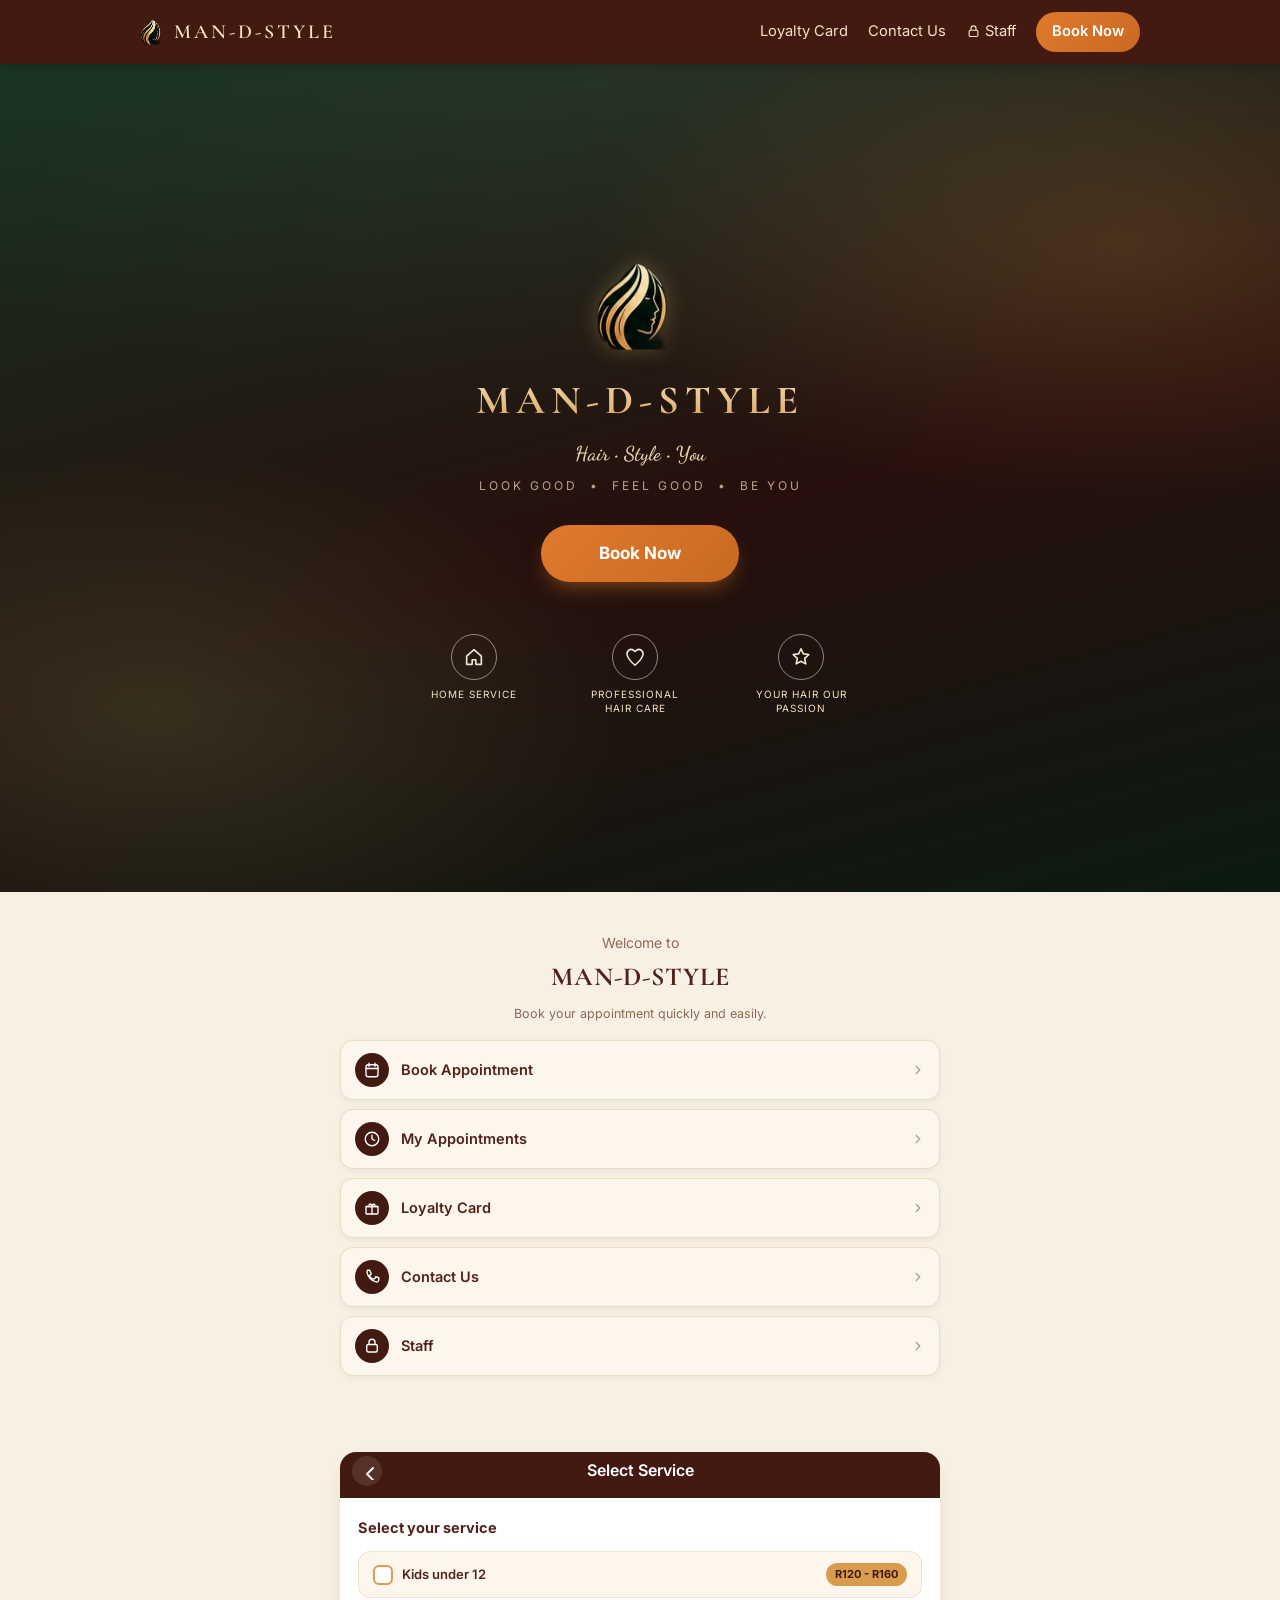
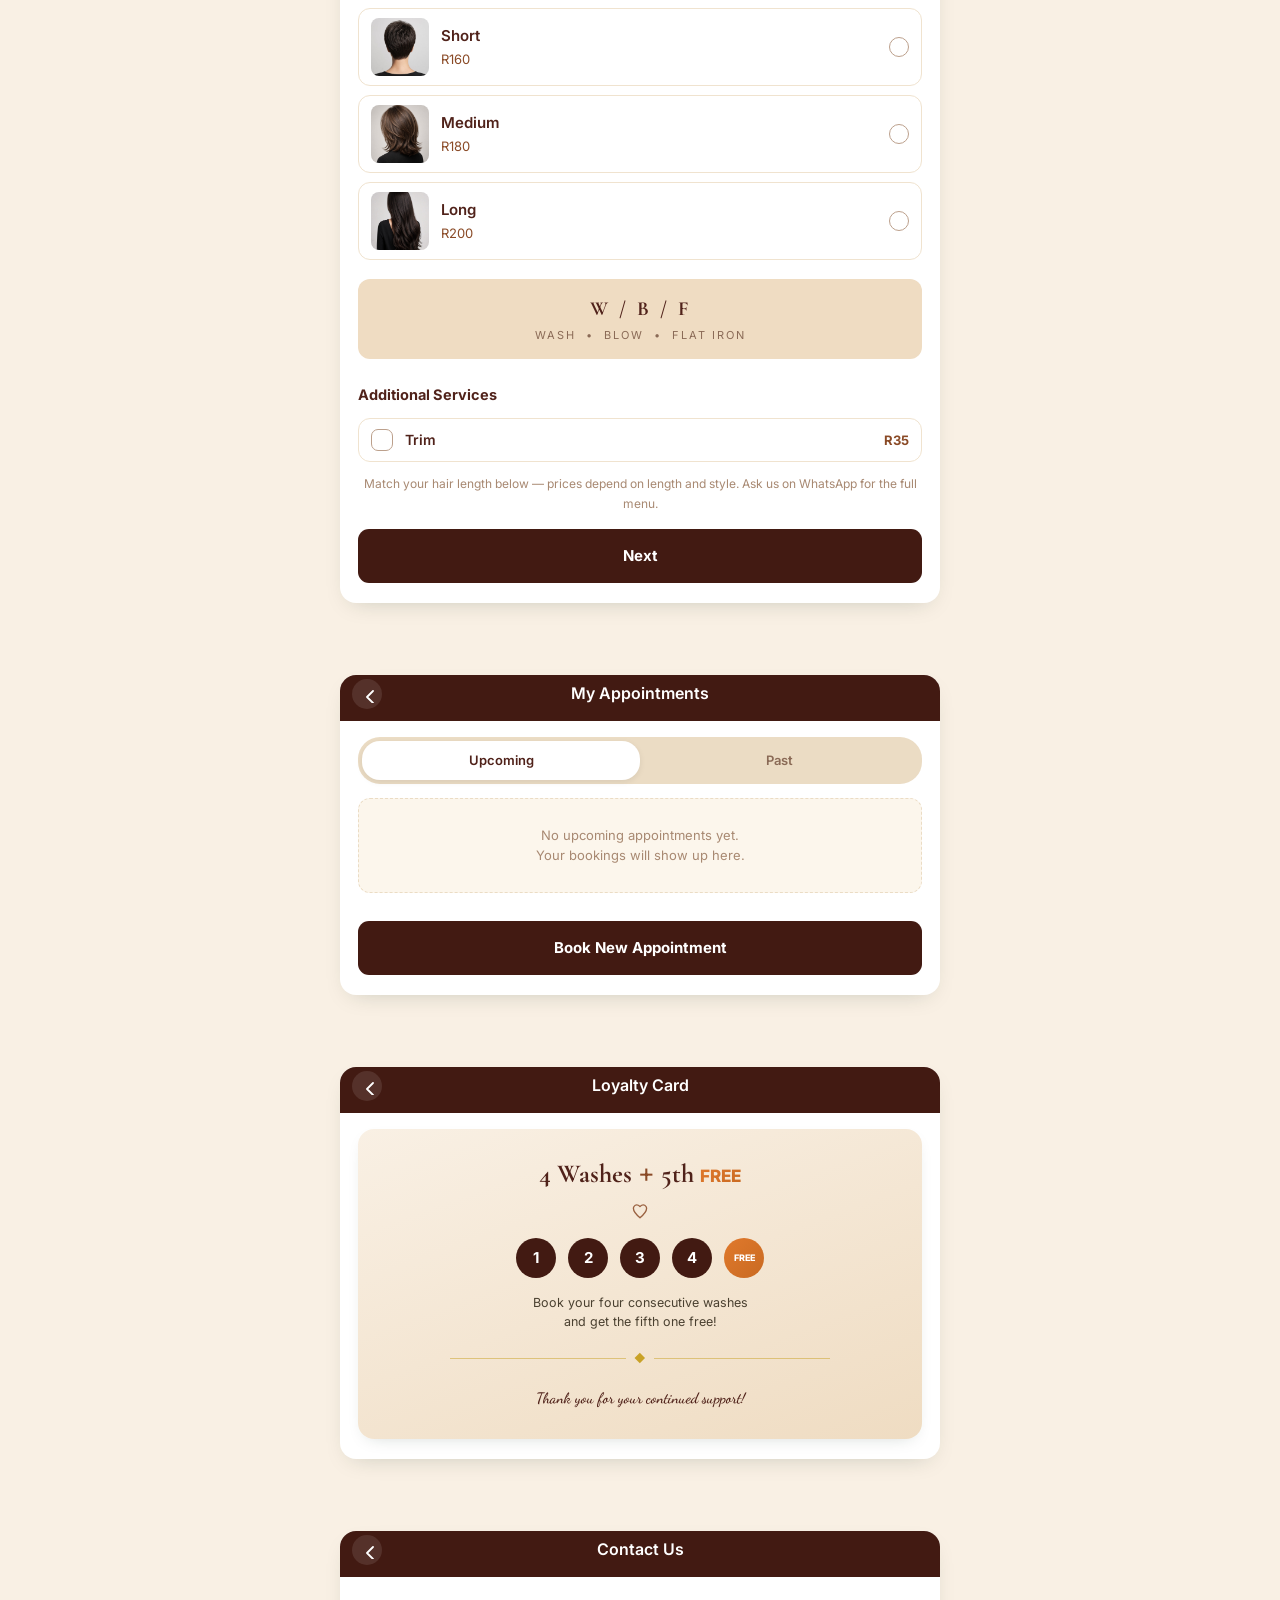
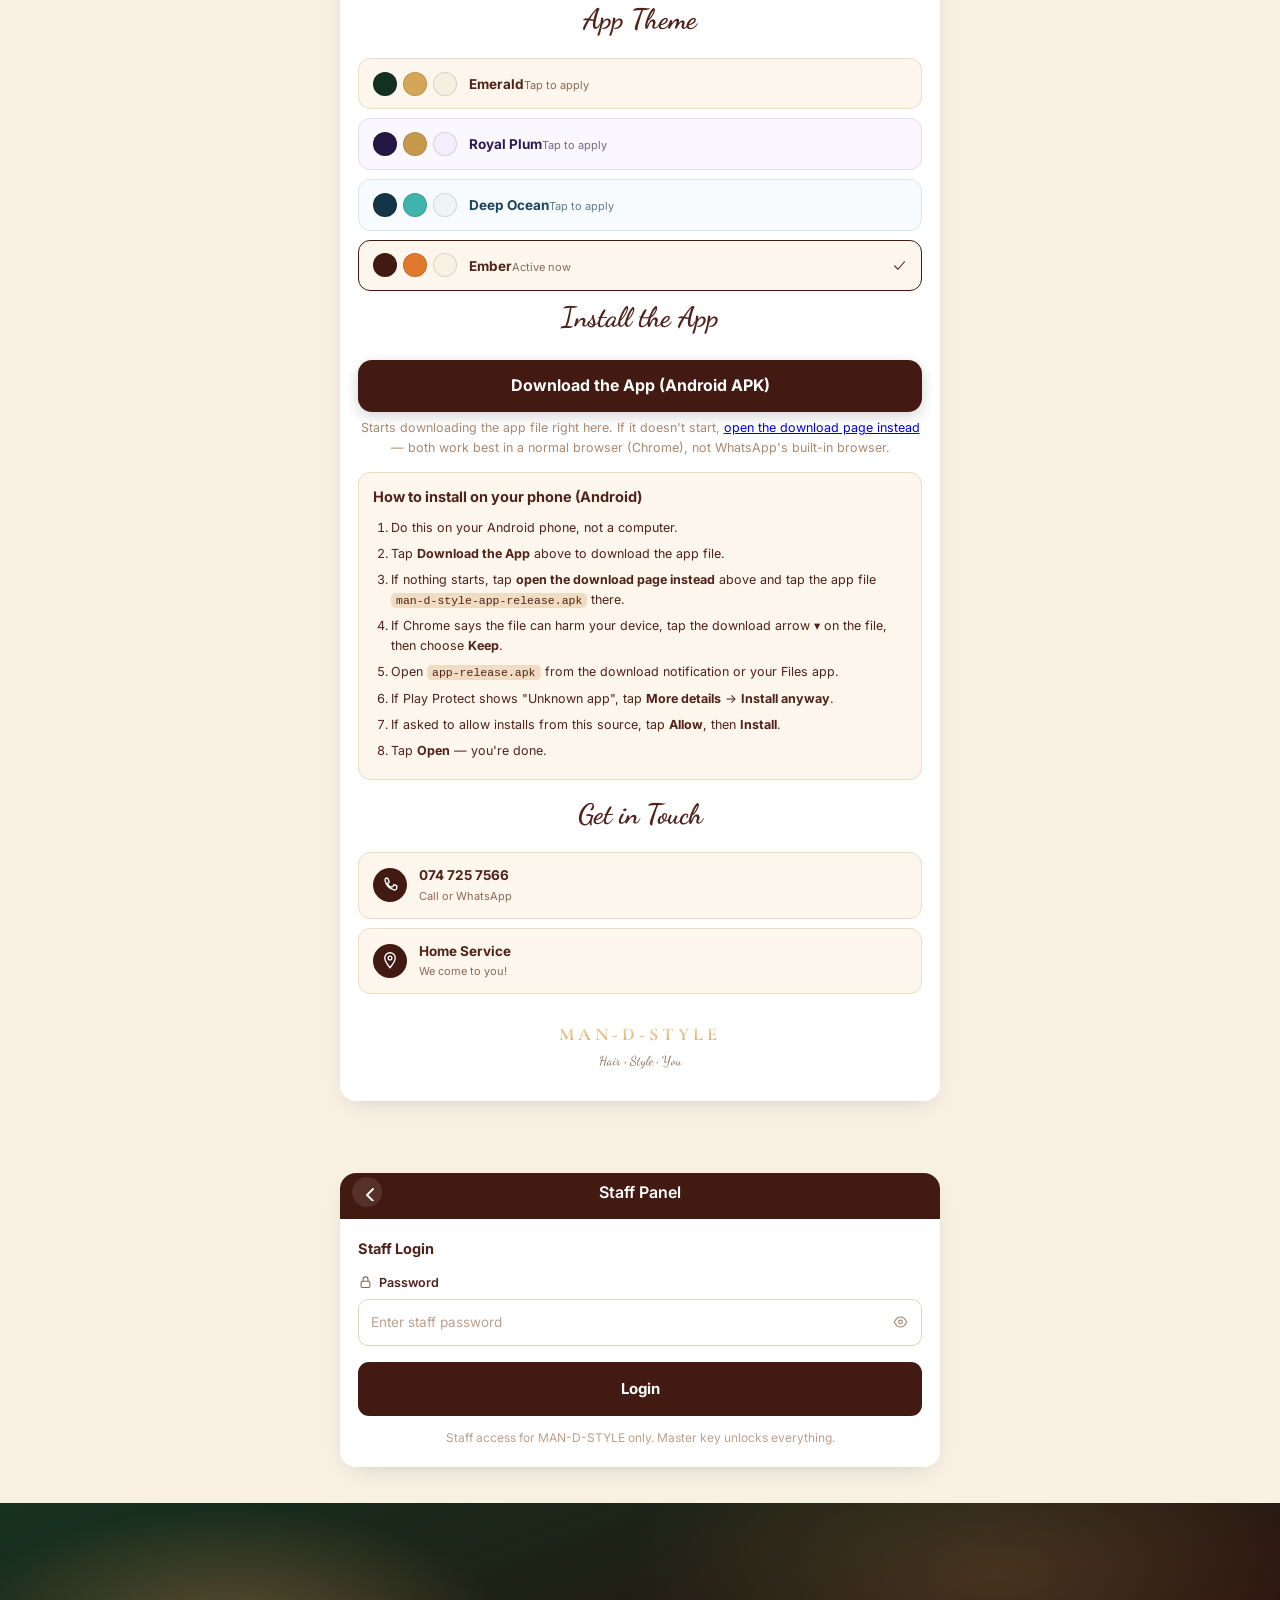
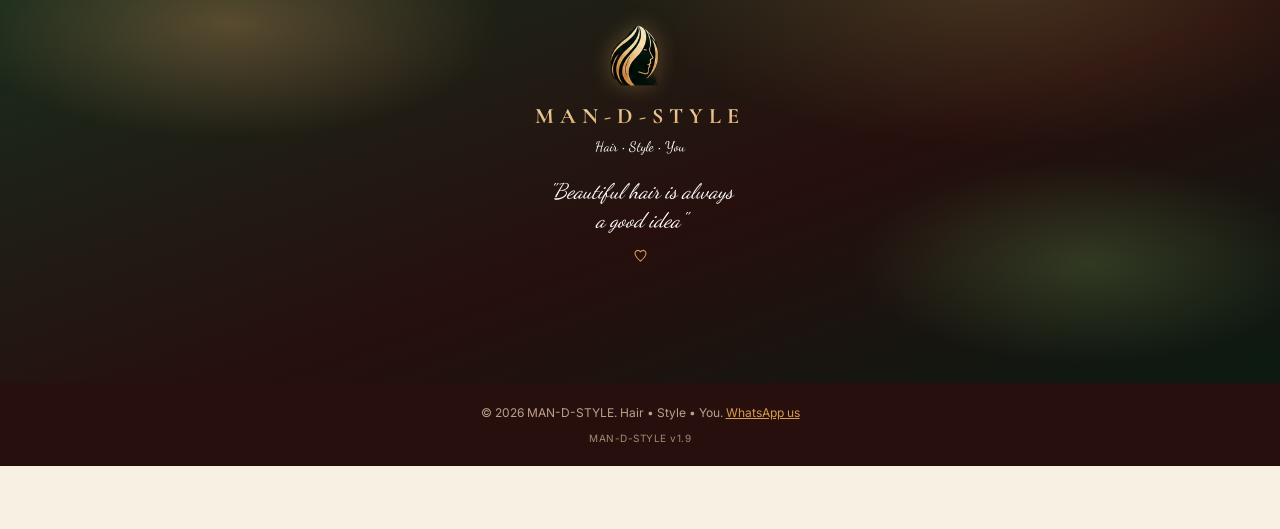
==== index.html @ 021eaebd "Fix kids toggle (change event) and WhatsApp delivery (wa.me deep-link); bump cache-bust v38 / seq 30" ====
<!DOCTYPE html>
<html lang="en">
<head>
  <meta charset="UTF-8">
  <meta name="viewport" content="width=device-width, initial-scale=1.0">
  <meta name="theme-color" content="#14301F">
  <meta name="description" content="MAN-D-STYLE Hair Salon - Book your appointment online. Hair • Style • You.">
  <title>MAN-D-STYLE | Look Good &middot; Feel Good &middot; Be You</title>
  <link rel="preconnect" href="https://fonts.googleapis.com">
  <link rel="preconnect" href="https://fonts.gstatic.com" crossorigin>
  <link href="https://fonts.googleapis.com/css2?family=Cormorant+Garamond:wght@500;600;700&family=Dancing+Script:wght@500;600;700&family=Inter:wght@400;500;600;700;800&display=swap" rel="stylesheet">
  <link rel="stylesheet" href="style.css?v=38">
  <meta http-equiv="Cache-Control" content="no-cache">
</head>
<body>

  <svg xmlns="http://www.w3.org/2000/svg" style="display:none" aria-hidden="true">
    <defs>
      <linearGradient id="hairg" x1="0" y1="0" x2="0" y2="1">
        <stop offset="0" stop-color="#F5E6C8"/>
        <stop offset="1" stop-color="#D4A657"/>
      </linearGradient>
      <linearGradient id="goldg" x1="0" y1="0" x2="0" y2="1">
        <stop offset="0" stop-color="#F5E6C8"/>
        <stop offset="1" stop-color="#D4A657"/>
      </linearGradient>
    </defs>
    <symbol id="logo" viewBox="0 0 100 100">
      <g fill="none" stroke="currentColor" stroke-width="3.2" stroke-linecap="round" stroke-linejoin="round">
        <circle cx="42" cy="33" r="15"/>
        <path d="M55 25 C72 29 78 43 74 57 C70 72 56 79 44 77"/>
        <path d="M56 24 C67 20 73 27 68 36 C63 43 53 45 45 42"/>
        <path d="M40 48 L46 61 L34 65"/>
      </g>
    </symbol>
    <symbol id="heart" viewBox="0 0 24 24">
      <path d="M12 21 C4 14 2 9 4 6 C6 3 9 3 12 6 C15 3 18 3 20 6 C22 9 20 14 12 21 Z"/>
    </symbol>
    <symbol id="home" viewBox="0 0 24 24">
      <path d="M4 11 L12 4 L20 11 V20 H14 V15 H10 V20 H4 Z"/>
    </symbol>
    <symbol id="calendar" viewBox="0 0 24 24">
      <rect x="4" y="5" width="16" height="16" rx="3"/>
      <path d="M8 3 V7 M16 3 V7 M4 10 H20"/>
    </symbol>
    <symbol id="clock" viewBox="0 0 24 24">
      <circle cx="12" cy="12" r="9"/>
      <path d="M12 7 V12 L15.5 14"/>
    </symbol>
    <symbol id="scissors" viewBox="0 0 24 24">
      <circle cx="6" cy="6" r="2.5"/>
      <circle cx="6" cy="18" r="2.5"/>
      <path d="M8.5 8 L20 18 M8.5 16 L20 6 M14 10 L20 13"/>
    </symbol>
    <symbol id="gift" viewBox="0 0 24 24">
      <rect x="4" y="10" width="16" height="10" rx="1.5"/>
      <path d="M4 10 H20 M12 10 V20 M12 10 C12 6 9 6 8 8 M12 10 C12 7 15 6 16 8"/>
    </symbol>
    <symbol id="phone" viewBox="0 0 24 24">
      <path d="M6 3 H9 L11 8 L8.5 10 C10 13 13 15.5 16 14 L17 11.5 L21 13 V16 C21 17.5 19.5 19 17.5 18.5 C11 17 7 13 5.5 6.5 C5 4.5 6 3 6 3 Z"/>
    </symbol>
    <symbol id="pin" viewBox="0 0 24 24">
      <path d="M12 21 C7 15 5 11 5 8 A7 7 0 0 1 19 8 C19 11 17 15 12 21 Z"/>
      <circle cx="12" cy="8" r="2.5"/>
    </symbol>
    <symbol id="person" viewBox="0 0 24 24">
      <circle cx="12" cy="8" r="4"/>
      <path d="M4 20 C5 15 8 13 12 13 C16 13 19 15 20 20"/>
    </symbol>
    <symbol id="chat" viewBox="0 0 24 24">
      <path d="M4 5 H20 V16 H9 L5 20 V16 H4 Z"/>
    </symbol>
    <symbol id="check" viewBox="0 0 24 24">
      <path d="M4 12.5 L9.5 18 L20 6"/>
    </symbol>
    <symbol id="lock" viewBox="0 0 24 24">
      <rect x="5" y="10" width="14" height="10" rx="2"/>
      <path d="M8 10 V7 a4 4 0 0 1 8 0 v3"/>
    </symbol>
    <symbol id="eye" viewBox="0 0 24 24">
      <path d="M2 12 C5 6 9 4 12 4 C15 4 19 6 22 12 C19 18 15 20 12 20 C9 20 5 18 2 12 Z"/>
      <circle cx="12" cy="12" r="3"/>
    </symbol>
    <symbol id="eye-off" viewBox="0 0 24 24">
      <path d="M2 12 C5 6 9 4 12 4 C15 4 19 6 22 12 C19 18 15 20 12 20 C9 20 5 18 2 12 Z"/>
      <path d="M4 4 L20 20"/>
      <circle cx="12" cy="12" r="3"/>
    </symbol>
    <symbol id="star" viewBox="0 0 24 24">
      <path d="M12 3 L14.6 8.6 L20.5 9.3 L16 13.5 L17.2 19.5 L12 16.7 L6.8 19.5 L8 13.5 L3.5 9.3 L9.4 8.6 Z"/>
    </symbol>
  </svg>

  <header class="topbar">
    <div class="tb-wrap">
      <a href="#top" class="tb-brand">
        <img src="img/logo.png" class="logo-sm" alt="MAN-D-STYLE logo">
        <span class="brand-serif">MAN-D-STYLE</span>
      </a>
      <nav class="tb-nav">
        <a href="#loyalty">Loyalty Card</a>
        <a href="#contact">Contact Us</a>
        <a href="#staff"><svg class="ic sm"><use href="#lock"/></svg> Staff</a>
        <a href="#booking" class="btn tb-btn">Book Now</a>
      </nav>
      <button class="burger" id="burger" aria-label="Menu">
        <svg class="ic"><path d="M4 7 H20 M4 12 H20 M4 17 H20"/></svg>
      </button>
    </div>
  </header>

  <div class="drawer" id="drawer">
    <a href="#top">Home</a>
    <a href="#loyalty">Loyalty Card</a>
    <a href="#appointments">My Appointments</a>
    <a href="#contact">Contact Us</a>
    <a href="#staff">Staff</a>
    <a href="#booking" class="btn tb-btn">Book Now</a>
  </div>
  <div class="drawer-back" id="drawer-back"></div>

  <main id="top">

    <section class="hero">

      <div class="hero-in">
        <img src="img/logo.png" class="brand-mark" alt="MAN-D-STYLE logo">
        <h1 class="wordmark">MAN-D-STYLE</h1>
        <div class="tagline-script">Hair &bull; Style &bull; You</div>
        <p class="sub-tag">LOOK GOOD &nbsp;&bull;&nbsp; FEEL GOOD &nbsp;&bull;&nbsp; BE YOU</p>
        <a href="#booking" class="btn cta">Book Now</a>
        <div class="feature-row">
          <div class="feature"><span class="icon-circle"><svg class="ic big"><use href="#home"/></svg></span><span>Home Service</span></div>
          <div class="feature"><span class="icon-circle"><svg class="ic big"><use href="#heart"/></svg></span><span>Professional Hair Care</span></div>
          <div class="feature"><span class="icon-circle"><svg class="ic big"><use href="#star"/></svg></span><span>Your Hair Our Passion</span></div>
        </div>
      </div>
    </section>

    <section class="home">
      <div class="content">
        <div class="home-brand">
          <p class="lead">Welcome to</p>
          <h2>MAN-D-STYLE</h2>
          <p class="home-sub">Book your appointment quickly and easily.</p>
        </div>
        <div class="menu-list">
          <a href="#booking" class="menu-row">
            <span class="icon-badge"><svg class="ic"><use href="#calendar"/></svg></span>
            <span class="label">Book Appointment</span>
            <svg class="chevron" viewBox="0 0 24 24"><path d="M9 6l6 6-6 6"/></svg>
          </a>
          <a href="#appointments" class="menu-row">
            <span class="icon-badge"><svg class="ic"><use href="#clock"/></svg></span>
            <span class="label">My Appointments</span>
            <svg class="chevron" viewBox="0 0 24 24"><path d="M9 6l6 6-6 6"/></svg>
          </a>
          <a href="#loyalty" class="menu-row">
            <span class="icon-badge"><svg class="ic"><use href="#gift"/></svg></span>
            <span class="label">Loyalty Card</span>
            <svg class="chevron" viewBox="0 0 24 24"><path d="M9 6l6 6-6 6"/></svg>
          </a>
          <a href="#contact" class="menu-row">
            <span class="icon-badge"><svg class="ic"><use href="#phone"/></svg></span>
            <span class="label">Contact Us</span>
            <svg class="chevron" viewBox="0 0 24 24"><path d="M9 6l6 6-6 6"/></svg>
          </a>
          <a href="#staff" class="menu-row">
            <span class="icon-badge"><svg class="ic"><use href="#lock"/></svg></span>
            <span class="label">Staff</span>
            <svg class="chevron" viewBox="0 0 24 24"><path d="M9 6l6 6-6 6"/></svg>
          </a>
        </div>
      </div>
    </section>

    <section id="booking" class="inner">
      <div class="panel">
        <div class="step active" id="step-service">
          <header class="app-header">
            <a class="back-btn" href="#top"><svg class="ic"><path d="M15 18l-6-6 6-6"/></svg></a>
            <h2>Select Service</h2>
          </header>
          <div class="body">
            <div class="section-label">Select your service</div>
            <label class="kids-toggle" id="kids-toggle">
              <span class="kids-check">
                <input type="checkbox" id="kids-input">
                <span class="kids-box"><svg class="ic sm"><use href="#check"/></svg></span>
                <span class="kids-label-text">Kids under 12</span>
              </span>
              <span class="kids-pill">R120 - R160</span>
            </label>
            <div id="service-list-wiz" class="service-list"></div>
            <div class="section-label add-ons-label">Additional Services</div>
            <div id="service-list-addons" class="addons-list"></div>
            <div id="step-total-row" class="step-total" style="display:none">
              <span class="step-total-label">Total</span>
              <span class="step-total-value" id="step-total"></span>
            </div>
            <p class="smallprint">Match your hair length below &mdash; prices depend on length and style. Ask us on WhatsApp for the full menu.</p>
            <button class="btn primary btn-full" id="next-1">Next</button>
          </div>
        </div>

        <div class="step" id="step-datetime">
          <header class="app-header">
            <button class="back-btn" id="back-2"><svg class="ic"><path d="M15 18l-6-6 6-6"/></svg></button>
            <h2>Select Date &amp; Time</h2>
          </header>
          <div class="body">
            <div class="calendar-card">
              <div class="cal-nav">
                <button class="arrow" id="cal-prev">&lsaquo;</button>
                <span id="cal-label"></span>
                <button class="arrow" id="cal-next">&rsaquo;</button>
              </div>
              <div class="cal-dow"><span>Mon</span><span>Tue</span><span>Wed</span><span>Thu</span><span>Fri</span><span>Sat</span><span>Sun</span></div>
              <div class="cal-grid" id="cal-grid"></div>
            </div>
            <div class="section-label">Available Times</div>
            <p class="times-note" id="times-note" style="display:none"></p>
            <div class="time-grid" id="time-grid"></div>
            <button class="btn primary btn-full" id="next-2">Next</button>
          </div>
        </div>

        <div class="step" id="step-details">
          <header class="app-header">
            <button class="back-btn" id="back-3"><svg class="ic"><path d="M15 18l-6-6 6-6"/></svg></button>
            <h2>Your Details</h2>
          </header>
          <div class="body">
            <div class="form">
              <label class="field">
                <span class="fld-lb"><svg class="ic sm"><use href="#person"/></svg> Full Name *</span>
                <input type="text" id="det-name" placeholder="e.g. Mandy Petersen" autocomplete="name">
              </label>
              <label class="field">
                <span class="fld-lb"><svg class="ic sm"><use href="#phone"/></svg> Contact Number *</span>
                <input type="tel" id="det-phone" placeholder="e.g. 074 725 7566" autocomplete="tel">
              </label>
              <label class="field">
                <span class="fld-lb"><svg class="ic sm"><use href="#chat"/></svg> Additional Notes</span>
                <textarea id="det-notes" placeholder="Any special requests? (eg. preferred stylist, allergies, etc.)"></textarea>
              </label>
              <button class="btn primary btn-full" id="confirm-btn">Confirm Booking</button>
            </div>
          </div>
        </div>

        <div class="step" id="step-confirm">
          <div class="confirmed">
            <div class="check-badge"><svg class="ic xl"><use href="#check"/></svg></div>
            <h2>Booking Confirmed!</h2>
            <p class="sub">Your appointment has been successfully booked.</p>
            <div class="summary-card">
              <div class="summary-row">
                <div class="icon-badge-sm"><svg class="ic sm"><use href="#calendar"/></svg></div>
                <div><div class="s-label">Date</div><div class="s-value" id="sm-date"></div></div>
              </div>
              <div class="summary-row">
                <div class="icon-badge-sm"><svg class="ic sm"><use href="#clock"/></svg></div>
                <div><div class="s-label">Time</div><div class="s-value" id="sm-time"></div></div>
              </div>
              <div class="summary-row">
                <div class="icon-badge-sm"><svg class="ic sm"><use href="#scissors"/></svg></div>
                <div><div class="s-label">Service</div><div class="s-value" id="sm-service"></div></div>
              </div>
              <div class="summary-row" id="sm-addons-row" style="display:none">
                <div class="icon-badge-sm"><svg class="ic sm"><use href="#gift"/></svg></div>
                <div><div class="s-label">Additional</div><div class="s-value" id="sm-addons"></div></div>
              </div>
              <div class="summary-row" id="sm-total-row" style="display:none">
                <div class="icon-badge-sm"><svg class="ic sm"><use href="#star"/></svg></div>
                <div><div class="s-label">Total</div><div class="s-value" id="sm-total"></div></div>
              </div>
              <div class="summary-row">
                <div class="icon-badge-sm"><svg class="ic sm"><use href="#person"/></svg></div>
                <div><div class="s-label">Name</div><div class="s-value" id="sm-name"></div></div>
              </div>
              <div class="summary-row">
                <div class="icon-badge-sm"><svg class="ic sm"><use href="#phone"/></svg></div>
                <div><div class="s-label">Contact</div><div class="s-value" id="sm-phone"></div></div>
              </div>
            </div>
            <div class="thankyou-script">Thank you for choosing MAN-D-STYLE! <svg class="ic sm"><use href="#heart"/></svg></div>
            <a id="wa-open" href="#" target="_blank" rel="noopener" class="btn primary btn-block">Send Booking on WhatsApp</a>
            <a href="#top" class="btn outline btn-block">Back to Home</a>
          </div>
        </div>
      </div>
    </section>

    <section id="appointments" class="inner">
      <div class="panel">
        <header class="app-header">
          <a class="back-btn" href="#top"><svg class="ic"><path d="M15 18l-6-6 6-6"/></svg></a>
          <h2>My Appointments</h2>
        </header>
        <div class="body">
          <div class="tab-toggle">
            <button class="t active" id="tg-up">Upcoming</button>
            <button class="t" id="tg-past">Past</button>
          </div>
          <div id="appt-list" class="appt-list"></div>
          <a href="#booking" class="btn primary btn-full">Book New Appointment</a>
        </div>
      </div>
    </section>

    <section id="loyalty" class="inner">
      <div class="panel">
        <header class="app-header">
          <a class="back-btn" href="#top"><svg class="ic"><path d="M15 18l-6-6 6-6"/></svg></a>
          <h2>Loyalty Card</h2>
        </header>
        <div class="body">
          <div class="loyalty-panel">
            <h3 class="loyalty-heading">4 Washes <span>+</span> 5th <em>FREE</em></h3>
            <div class="heart-sm"><svg class="ic"><use href="#heart"/></svg></div>
            <div class="stamps-row">
              <span class="stamp">1</span>
              <span class="stamp">2</span>
              <span class="stamp">3</span>
              <span class="stamp">4</span>
              <span class="stamp free">FREE</span>
            </div>
            <p class="loyalty-body-text">Book your four consecutive washes and get the fifth one free!</p>
            <div class="divider-orn"><span class="line"></span><span class="gem">&#9670;</span><span class="line"></span></div>
            <div class="thankyou-script small">Thank you for your continued support!</div>
          </div>
        </div>
      </div>
    </section>

    <section id="contact" class="inner">
      <div class="panel">
        <header class="app-header">
          <a class="back-btn" href="#top"><svg class="ic"><path d="M15 18l-6-6 6-6"/></svg></a>
          <h2>Contact Us</h2>
        </header>
        <div class="body">
          <div class="contact-heading">App Theme</div>
          <div class="contact-list" id="theme-list"></div>

          <div class="contact-heading">Install the App</div>
          <a class="dl-btn" id="dl-apk" href="https://github.com/Brandonbmzz3252/man-d-style/releases/download/v1.9/man-d-style-app-release.apk">Download the App (Android APK)</a>
          <p class="dl-hint">Starts downloading the app file right here. If it doesn't start, <a href="https://github.com/Brandonbmzz3252/man-d-style/releases/tag/v1.9">open the download page instead</a> — both work best in a normal browser (Chrome), not WhatsApp's built-in browser.</p>
          <div class="install-box">
            <div class="install-title">How to install on your phone (Android)</div>
            <ol class="install-steps">
              <li>Do this on your Android phone, not a computer.</li>
              <li>Tap <b>Download the App</b> above to download the app file.</li>
              <li>If nothing starts, tap <b>open the download page instead</b> above and tap the app file <code>man-d-style-app-release.apk</code> there.</li>
              <li>If Chrome says the file can harm your device, tap the download arrow <b>&#9662;</b> on the file, then choose <b>Keep</b>.</li>
              <li>Open <code>app-release.apk</code> from the download notification or your Files app.</li>
              <li>If Play Protect shows "Unknown app", tap <b>More details</b> &rarr; <b>Install anyway</b>.</li>
              <li>If asked to allow installs from this source, tap <b>Allow</b>, then <b>Install</b>.</li>
              <li>Tap <b>Open</b> &mdash; you're done.</li>
            </ol>
          </div>

          <div class="contact-heading">Get in Touch</div>
          <div class="contact-list">
            <a class="contact-row" href="https://wa.me/27747257566" target="_blank" rel="noopener">
              <span class="icon-badge"><svg class="ic"><use href="#phone"/></svg></span>
              <span><div class="c-primary">074 725 7566</div><div class="c-sub">Call or WhatsApp</div></span>
            </a>
            <a class="contact-row" href="#booking">
              <span class="icon-badge"><svg class="ic"><use href="#pin"/></svg></span>
              <span><div class="c-primary">Home Service</div><div class="c-sub">We come to you!</div></span>
            </a>
          </div>
          <div class="contact-footer">
            <div class="wordmark-sm">MAN-D-STYLE</div>
            <div class="tag-script">Hair &bull; Style &bull; You</div>
          </div>
        </div>
      </div>
    </section>

    <section id="staff" class="inner">
      <div class="panel">
        <header class="app-header">
          <a class="back-btn" href="#top"><svg class="ic"><path d="M15 18l-6-6 6-6"/></svg></a>
          <h2>Staff Panel</h2>
        </header>
        <div class="body">
          <div id="staff-login" class="staff-login">
            <div class="section-label">Staff Login</div>
            <label class="field">
              <span class="fld-lb"><svg class="ic sm"><use href="#lock"/></svg> Password</span>
              <span class="pw-wrap">
                <input type="password" id="staff-pw" placeholder="Enter staff password" autocomplete="current-password">
                <button type="button" class="pw-eye" data-eye="#staff-pw" aria-label="Show password"><svg class="ic sm"><use href="#eye"/></svg></button>
              </span>
            </label>
            <button class="btn primary btn-full" id="staff-login-btn">Login</button>
            <p class="smallprint staff-hint" id="staff-hint"></p>
          </div>

          <div id="staff-panel" class="hidden">
            <div class="staff-head">
              <div class="staff-title" id="staff-role">Signed in</div>
              <button class="btn-outline-lg" id="staff-logout">Log out</button>
            </div>

            <div class="section-label">Clients &amp; Loyalty (5th visit FREE)</div>
            <div id="staff-clients" class="staff-list"></div>

            <div class="section-label">Upcoming Bookings</div>
            <div id="staff-bookings" class="staff-list"></div>

            <div class="section-label">Done &amp; Past</div>
            <div id="staff-done" class="staff-list"></div>

            <div class="section-label">Change Password</div>
            <label class="field">
              <span class="fld-lb">Current Password</span>
              <span class="pw-wrap">
                <input type="password" id="staff-oldpw" autocomplete="current-password">
                <button type="button" class="pw-eye" data-eye="#staff-oldpw" aria-label="Show password"><svg class="ic sm"><use href="#eye"/></svg></button>
              </span>
            </label>
            <label class="field">
              <span class="fld-lb">New Password</span>
              <span class="pw-wrap">
                <input type="password" id="staff-newpw" autocomplete="new-password">
                <button type="button" class="pw-eye" data-eye="#staff-newpw" aria-label="Show password"><svg class="ic sm"><use href="#eye"/></svg></button>
              </span>
            </label>
            <button class="btn primary btn-full" id="staff-changepw">Update Password</button>
          </div>
        </div>
      </div>
    </section>

    <section class="showcase">
      <div class="showcase-content">
        <img src="img/logo.png" class="brand-mark lg" alt="MAN-D-STYLE logo">
        <div class="wordmark-sm">MAN-D-STYLE</div>
        <div class="tag-script">Hair &bull; Style &bull; You</div>
        <div class="showcase-quote">"Beautiful hair is always<br>a good idea"</div>
        <svg class="ic sm"><use href="#heart"/></svg>
      </div>
    </section>

  </main>

  <nav class="bottomnav" id="bottomnav">
    <a href="#top" class="bn-item"><svg class="ic md"><use href="#home"/></svg><span>Home</span></a>
    <a href="#booking" class="bn-item"><svg class="ic md"><use href="#calendar"/></svg><span>Book</span></a>
    <a href="#appointments" class="bn-item active"><svg class="ic md"><use href="#clock"/></svg><span>Appointments</span></a>
    <a href="#contact" class="bn-item"><svg class="ic md"><use href="#gift"/></svg><span>More</span></a>
  </nav>

  <footer class="site-footer">
    <div class="container">
      <p>&copy; <span id="year"></span> MAN-D-STYLE. Hair &bull; Style &bull; You. <a href="https://wa.me/27747257566" target="_blank" rel="noopener">WhatsApp us</a></p>
      <p class="ver-sm" id="app-version"></p>
    </div>
  </footer>

  <script src="config.js?v=38"></script>
  <script src="script.js?v=38"></script>
  <script src="admin.js?v=38"></script>
</body>
</html>
---- style.css ----
* {
  margin: 0;
  padding: 0;
  box-sizing: border-box;
  -webkit-tap-highlight-color: transparent;
}

:root {
  --green-deep: #0F2419;
  --green: #14301F;
  --green-mid: #1A3325;
  --cream: #F5EFE0;
  --cream-2: #FBF7EC;
  --tan: #EFE0BE;
  --gold-1: #D4A657;
  --gold-2: #F5E6C8;
  --orange-1: #E8952E;
  --orange-2: #D67D1E;
  --taupe: #7A7060;
  --taupe-2: #A0997F;
  --taupe-3: #B0A88E;
  --border-cream: #E8DFC8;
  --border-cream-2: #ECE4D0;
  --leaf-red: #C1442D;
  --leaf-green: #6B8E4E;
  --leaf-brown: #A0522D;
  --mw: 600px;
}

[data-theme="royal"] {
  --green-deep: #150D24;
  --green: #241744;
  --green-mid: #2D1E52;
  --cream: #F4EEFA;
  --cream-2: #FBF7FF;
  --tan: #E6D8F0;
  --gold-1: #C79A4B;
  --gold-2: #F0E3C6;
  --orange-1: #E8952E;
  --orange-2: #D67D1E;
  --taupe: #7A6589;
  --taupe-2: #9C87AC;
  --taupe-3: #B5A2C4;
  --border-cream: #E4D8F0;
  --border-cream-2: #EAE0F4;
  --leaf-red: #C13B5B;
  --leaf-green: #6B8E4E;
  --leaf-brown: #8A5A33;
}

[data-theme="ocean"] {
  --green-deep: #0B1F2B;
  --green: #123648;
  --green-mid: #18455A;
  --cream: #EFF5F7;
  --cream-2: #F8FBFD;
  --tan: #D8E7EC;
  --gold-1: #3FB4AD;
  --gold-2: #D8F0EE;
  --orange-1: #E8952E;
  --orange-2: #D67D1E;
  --taupe: #5F7C88;
  --taupe-2: #85A1AD;
  --taupe-3: #A3BCC6;
  --border-cream: #D7E6EC;
  --border-cream-2: #E0EAEE;
  --leaf-red: #C1442D;
  --leaf-green: #3E8E7E;
  --leaf-brown: #A0522D;
}

[data-theme="ember"] {
  --green-deep: #260F0D;
  --green: #421A12;
  --green-mid: #50221A;
  --cream: #F9F0E4;
  --cream-2: #FCF6EC;
  --tan: #EFDCC2;
  --gold-1: #D99C4E;
  --gold-2: #F5E3C2;
  --orange-1: #E0792C;
  --orange-2: #C96A22;
  --taupe: #8A6A56;
  --taupe-2: #A88972;
  --taupe-3: #BCA08C;
  --border-cream: #EBDCC4;
  --border-cream-2: #F0E3CF;
  --leaf-red: #B33627;
  --leaf-green: #8E9B4E;
  --leaf-brown: #8A4A26;
}

html {
  scroll-behavior: smooth;
}

body {
  font-family: "Inter", system-ui, -apple-system, Arial, sans-serif;
  background: var(--cream);
  color: var(--green-mid);
  line-height: 1.6;
  padding-bottom: 64px;
}

.container {
  width: min(var(--mw), 94%);
  margin: 0 auto;
}

.script {
  font-family: "Dancing Script", cursive;
}

.serif,
.brand-serif,
.wordmark,
.wordmark-sm {
  font-family: "Cormorant Garamond", Georgia, serif;
}

.ic {
  width: 18px;
  height: 18px;
  fill: none;
  stroke: currentColor;
  stroke-width: 1.8;
  stroke-linecap: round;
  stroke-linejoin: round;
  vertical-align: -3px;
}

.ic.sm { width: 15px; height: 15px; }
.ic.md { width: 20px; height: 20px; }
.ic.big { width: 22px; height: 22px; }
.ic.xl { width: 30px; height: 30px; }

/* ---------- top bar ---------- */
.topbar {
  position: sticky;
  top: 0;
  z-index: 60;
  background: var(--green);
  color: #fff;
  box-shadow: 0 2px 10px rgba(0,0,0,0.25);
}

.tb-wrap {
  width: min(1000px, 96%);
  margin: 0 auto;
  display: flex;
  align-items: center;
  justify-content: space-between;
  padding: 12px 0;
}

.tb-brand {
  display: flex;
  align-items: center;
  gap: 8px;
  color: var(--gold-2);
  text-decoration: none;
}

.logo-sm {
  width: 26px;
  height: 26px;
  color: var(--gold-1);
}

.brand-serif {
  font-size: 1.25rem;
  letter-spacing: 3px;
  font-weight: 600;
}

.tb-nav {
  display: flex;
  align-items: center;
  gap: 20px;
}

.tb-nav a {
  color: var(--gold-2);
  text-decoration: none;
  font-size: 0.92rem;
}

.tb-nav a:hover { color: #fff; }

.btn {
  display: inline-block;
  border: none;
  cursor: pointer;
  text-decoration: none;
  font: inherit;
  font-weight: 600;
  border-radius: 999px;
  text-align: center;
  transition: transform 0.08s, background 0.2s, filter 0.2s;
}

.btn:active { transform: scale(0.98); }

.tb-btn {
  background: linear-gradient(135deg, var(--orange-1), var(--orange-2));
  color: #fff !important;
  padding: 8px 16px;
  font-size: 0.9rem;
}

.tb-btn:hover { filter: brightness(1.06); }

.burger {
  display: none;
  background: none;
  border: none;
  color: var(--gold-1);
  cursor: pointer;
  padding: 4px;
}

.drawer {
  position: fixed;
  top: 0;
  left: 0;
  bottom: 0;
  width: 260px;
  background: var(--green);
  z-index: 80;
  padding: 36px 24px;
  display: flex;
  flex-direction: column;
  gap: 16px;
  transform: translateX(-100%);
  transition: transform 0.25s ease;
}

.drawer.open { transform: translateX(0); }

.drawer a {
  color: var(--gold-2);
  text-decoration: none;
  font-size: 1rem;
}

.drawer-back {
  position: fixed;
  inset: 0;
  background: rgba(0,0,0,0.4);
  z-index: 70;
  display: none;
}

.drawer-back.open { display: block; }

/* ---------- splash / hero ---------- */
.hero {
  position: relative;
  min-height: 92vh;
  display: flex;
  align-items: center;
  justify-content: center;
  background:
    radial-gradient(120% 70% at 50% 0%, rgba(255,255,255,0.05), transparent 60%),
    radial-gradient(60% 45% at 88% 22%, rgba(139,90,43,0.35), transparent 70%),
    radial-gradient(55% 45% at 12% 78%, rgba(107,142,78,0.25), transparent 70%),
    linear-gradient(165deg, #16321F 0%, var(--green-deep) 55%, #0B1A12 100%);
  color: #fff;
  text-align: center;
  padding: 90px 20px 70px;
  overflow: hidden;
}

.hero-in {
  position: relative;
  z-index: 3;
  width: min(560px, 100%);
  display: flex;
  flex-direction: column;
  align-items: center;
}

.brand-mark {
  width: 92px;
  height: 92px;
  color: var(--gold-1);
  filter: drop-shadow(0 0 10px rgba(212,166,87,0.35));
  margin-bottom: 16px;
}

.brand-mark.lg {
  width: 64px;
  height: 64px;
  margin-bottom: 12px;
}

.wordmark {
  font-size: 2.5rem;
  letter-spacing: 6px;
  font-weight: 700;
  background: linear-gradient(180deg, var(--gold-2), var(--gold-1));
  -webkit-background-clip: text;
  background-clip: text;
  color: transparent;
}

.tagline-script {
  font-family: "Dancing Script", cursive;
  font-weight: 600;
  font-size: 20px;
  color: #E8D5A8;
  margin-top: 6px;
}

.sub-tag {
  font-size: 12px;
  letter-spacing: 3px;
  color: var(--taupe-3);
  text-transform: uppercase;
  margin-top: 6px;
}

.cta {
  margin-top: 30px;
  background: linear-gradient(135deg, var(--orange-1), var(--orange-2));
  color: #fff;
  font-size: 17px;
  font-weight: 700;
  padding: 15px 58px;
  box-shadow: 0 10px 22px -8px rgba(214,125,30,0.6);
}

.feature-row {
  display: flex;
  justify-content: center;
  gap: 44px;
  margin-top: 52px;
}

.feature {
  display: flex;
  flex-direction: column;
  align-items: center;
  gap: 8px;
  max-width: 96px;
  font-size: 10px;
  color: var(--gold-2);
  line-height: 1.35;
  text-transform: uppercase;
  letter-spacing: 1px;
}

.icon-circle {
  width: 46px;
  height: 46px;
  border-radius: 50%;
  border: 1.4px solid rgba(240,230,210,0.55);
  color: #F0E6D2;
  display: flex;
  align-items: center;
  justify-content: center;
}

/* ---------- home menu ---------- */
.home {
  background: var(--cream);
  padding: 30px 0 34px;
  position: relative;
}

.content {
  width: min(var(--mw), 94%);
  margin: 0 auto;
}

.home-brand {
  text-align: center;
  padding: 4px 0 16px;
}

.home-brand .lead {
  font-size: 14px;
  color: var(--taupe);
}

.home-brand h2 {
  font-family: "Cormorant Garamond", serif;
  font-size: 26px;
  font-weight: 700;
  color: var(--green-mid);
  margin: 2px 0 6px;
  letter-spacing: 1px;
}

.home-sub {
  font-size: 12.5px;
  color: var(--taupe);
}

.menu-list {
  display: flex;
  flex-direction: column;
  gap: 9px;
}

.menu-row {
  background: var(--cream-2);
  border: 1px solid var(--border-cream);
  border-radius: 13px;
  display: flex;
  align-items: center;
  gap: 12px;
  padding: 12px 14px;
  text-decoration: none;
  color: var(--green-mid);
  transition: background 0.15s;
  box-shadow: 0 2px 6px rgba(20,48,31,0.06);
}

.menu-row:active { background: #F2EAD6; }

.icon-badge {
  width: 34px;
  height: 34px;
  border-radius: 50%;
  background: var(--green);
  color: #fff;
  display: flex;
  align-items: center;
  justify-content: center;
  flex-shrink: 0;
}

.menu-row .label {
  flex: 1;
  font-weight: 600;
  font-size: 14.5px;
}

.chevron {
  width: 14px;
  height: 14px;
  fill: none;
  stroke: var(--taupe-3);
  stroke-width: 2.5;
  stroke-linecap: round;
  stroke-linejoin: round;
}

/* ---------- inner sections ---------- */
.inner {
  padding: 18px 0;
  background: var(--cream);
}

.panel {
  width: min(var(--mw), 94%);
  margin: 0 auto;
  background: #fff;
  border-radius: 16px;
  box-shadow: 0 8px 24px -12px rgba(20,48,31,0.25);
  overflow: hidden;
}

.app-header {
  background: var(--green);
  color: #fff;
  display: flex;
  align-items: center;
  padding: 4px 12px 12px;
}

.back-btn {
  width: 30px;
  height: 30px;
  display: flex;
  align-items: center;
  justify-content: center;
  border-radius: 50%;
  background: rgba(255,255,255,0.1);
  border: none;
  cursor: pointer;
  color: #fff;
  text-decoration: none;
  flex-shrink: 0;
}

.app-header h2 {
  font-weight: 600;
  font-size: 16px;
  flex: 1;
  text-align: center;
  padding-right: 30px;
}

.body {
  padding: 16px 18px 20px;
}

.section-label {
  font-weight: 700;
  font-size: 14.5px;
  color: var(--green-mid);
  margin: 2px 0 12px;
}

/* ---------- service cards ---------- */
.service-list {
  display: flex;
  flex-direction: column;
  gap: 9px;
}

.kids-toggle {
  display: flex;
  align-items: center;
  justify-content: space-between;
  gap: 8px;
  width: 100%;
  margin-bottom: 10px;
  padding: 11px 14px;
  background: var(--cream-2);
  border: 1.5px solid var(--border-cream-2);
  border-radius: 12px;
  font: inherit;
  font-size: 13px;
  font-weight: 600;
  color: var(--green-mid);
  cursor: pointer;
  text-align: left;
  transition: all 0.18s ease;
  user-select: none;
}
.kids-toggle:hover { border-color: var(--gold-1); }
.kids-toggle.active {
  background: var(--green);
  color: #fff;
  border-color: var(--green);
}
.kids-check {
  display: flex;
  align-items: center;
  gap: 9px;
}
.kids-toggle input {
  position: absolute;
  opacity: 0;
  pointer-events: none;
}
.kids-box {
  width: 20px;
  height: 20px;
  flex: 0 0 20px;
  border: 2px solid var(--gold-1);
  border-radius: 6px;
  background: #fff;
  display: inline-flex;
  align-items: center;
  justify-content: center;
  transition: all 0.15s ease;
}
.kids-box .ic { width: 13px; height: 13px; color: #fff; opacity: 0; transition: opacity 0.15s ease; }
.kids-toggle.active .kids-box { background: var(--gold-1); }
.kids-toggle.active .kids-box .ic { opacity: 1; }
.kids-label-text { font-size: 13px; font-weight: 600; }
.kids-pill {
  font-size: 11px;
  font-weight: 700;
  padding: 3px 9px;
  border-radius: 999px;
  background: var(--gold-1);
  color: var(--green);
}
.kids-note {
  font-size: 10px;
  font-weight: 600;
  color: var(--gold-1);
}

.service-card {
  background: #fff;
  border: 1.5px solid var(--border-cream-2);
  border-radius: 12px;
  display: flex;
  align-items: center;
  gap: 12px;
  padding: 9px 12px;
  cursor: pointer;
  transition: border-color 0.15s, box-shadow 0.15s;
}

.service-card.selected {
  border-color: var(--green);
  box-shadow: 0 0 0 2px var(--green);
}

.svc-thumb {
  width: 58px;
  height: 58px;
  border-radius: 8px;
  background: var(--green);
  overflow: hidden;
  flex-shrink: 0;
  display: flex;
  align-items: center;
  justify-content: center;
}

.svc-thumb img {
  width: 100%;
  height: 100%;
  object-fit: cover;
  display: block;
}

.svc-info {
  flex: 1;
  display: grid;
  gap: 1px;
}

.svc-name {
  font-weight: 600;
  font-size: 15px;
  color: var(--green-mid);
}

.svc-price {
  font-size: 13px;
  color: var(--leaf-brown);
}

.radio {
  width: 20px;
  height: 20px;
  border-radius: 50%;
  border: 1.7px solid var(--taupe-3);
  flex-shrink: 0;
  transition: background 0.15s, border-color 0.15s;
}

.selected .radio {
  border-color: var(--green);
  background: var(--green);
  box-shadow: inset 0 0 0 4px #fff;
}

.book-link {
  font-size: 13px;
  color: var(--orange-2);
  font-weight: 600;
  text-decoration: none;
}

.book-link:hover { text-decoration: underline; }

/* ---------- additional services (multi-select add-ons) ---------- */
.add-ons-label { margin-top: 20px; }
.addons-list { display: flex; flex-direction: column; gap: 9px; }

.addon-group {
  font-weight: 700;
  font-size: 14.5px;
  color: var(--green-mid);
  margin: 12px 0 4px;
}

.addon-card {
  background: #fff;
  border: 1.5px solid var(--border-cream-2);
  border-radius: 12px;
  display: flex;
  align-items: center;
  gap: 12px;
  padding: 10px 12px;
  cursor: pointer;
  transition: border-color 0.15s, box-shadow 0.15s;
  user-select: none;
}

.addon-card.selected {
  border-color: var(--green);
  box-shadow: 0 0 0 2px var(--green);
}

.addon-card .chk {
  width: 22px;
  height: 22px;
  flex: 0 0 22px;
  border-radius: 7px;
  border: 1.7px solid var(--taupe-3);
  background: #fff;
  display: inline-flex;
  align-items: center;
  justify-content: center;
  transition: background 0.15s, border-color 0.15s;
}

.addon-card .chk .ic { width: 13px; height: 13px; color: #fff; opacity: 0; transition: opacity 0.15s ease; }
.addon-card.selected .chk { background: var(--green); border-color: var(--green); }
.addon-card.selected .chk .ic { opacity: 1; }

.addon-info { flex: 1; display: grid; gap: 1px; }
.addon-name { font-weight: 600; font-size: 14px; color: var(--green-mid); }
.addon-dur { font-size: 11.5px; color: var(--taupe-2); }
.addon-price { font-size: 13px; font-weight: 700; color: var(--leaf-brown); }

.step-total {
  display: flex;
  justify-content: space-between;
  align-items: center;
  margin-top: 14px;
  padding: 12px 14px;
  background: var(--green);
  color: #fff;
  border-radius: 11px;
  font-size: 14px;
  font-weight: 700;
}

.step-total-value { font-size: 16px; }

.ver-sm {
  font-size: 10px;
  color: var(--taupe-2);
  letter-spacing: 0.5px;
  margin: 8px 0 0;
}

.wbf-card {
  background: var(--tan);
  border-radius: 12px;
  text-align: center;
  padding: 14px;
  margin: 10px 0 4px;
  position: relative;
}

.wbf-card.selected {
  box-shadow: 0 0 0 2px var(--green);
}

.wbf-title {
  font-family: "Cormorant Garamond", serif;
  font-weight: 700;
  font-size: 20px;
  letter-spacing: 3px;
  color: var(--green-mid);
}

.wbf-sub {
  font-size: 11px;
  letter-spacing: 2px;
  color: var(--taupe);
  margin-top: 2px;
}

.wbf-card .radio {
  position: absolute;
  right: 14px;
  top: 50%;
  transform: translateY(-50%);
}

.wbf-card .book-link {
  display: inline-block;
  margin-top: 6px;
}

.smallprint {
  font-size: 12px;
  color: var(--taupe-2);
  text-align: center;
  margin-top: 12px;
}

/* ---------- buttons ---------- */
.primary {
  width: 100%;
  background: var(--green);
  color: #fff;
  border-radius: 11px;
  padding: 15px;
  font-size: 15px;
  font-weight: 700;
  margin-top: 16px;
}

.primary:hover { background: var(--green-mid); }

.btn-full { display: block; }

.outline {
  width: 100%;
  background: transparent;
  color: #fff;
  border: 1.5px solid #fff;
  border-radius: 30px;
  padding: 13px;
  font-size: 15px;
  font-weight: 700;
}

/* ---------- calendar ---------- */
.calendar-card {
  background: var(--cream-2);
  border-radius: 13px;
  padding: 14px 12px 8px;
  margin-bottom: 8px;
}

.cal-nav {
  display: flex;
  align-items: center;
  justify-content: space-between;
  font-weight: 700;
  font-size: 14.5px;
  color: var(--green-mid);
  padding: 0 4px 8px;
}

.cal-nav .arrow {
  background: none;
  border: none;
  color: var(--green-mid);
  font-size: 17px;
  cursor: pointer;
  padding: 2px 8px;
}

.cal-nav .arrow:disabled { color: var(--taupe-3); }

.cal-dow {
  display: grid;
  grid-template-columns: repeat(7, 1fr);
  font-size: 10px;
  color: var(--taupe-2);
  text-align: center;
  margin-bottom: 5px;
}

.cal-grid {
  display: grid;
  grid-template-columns: repeat(7, 1fr);
  row-gap: 5px;
}

.cal-cell {
  display: flex;
  align-items: center;
  justify-content: center;
  height: 30px;
  font-size: 12.5px;
  color: var(--green-mid);
  border-radius: 50%;
  cursor: pointer;
  user-select: none;
}

.cal-cell:hover { background: rgba(20,48,31,0.08); }

.cal-cell.dim { color: transparent; cursor: default; pointer-events: none; }
.cal-cell.dim::after { content: "31"; color: var(--taupe-3); opacity: 0.4; }

.cal-cell.none {
  color: var(--taupe-3);
  cursor: default;
  pointer-events: none;
}

.cal-cell.selected {
  background: var(--green);
  color: #fff;
  font-weight: 700;
}

/* ---------- time pills ---------- */
.times-note {
  font-size: 12px;
  color: var(--taupe-2);
  margin: 0 0 8px;
}

.time-grid {
  display: grid;
  grid-template-columns: repeat(3, 1fr);
  gap: 8px;
  margin-bottom: 10px;
}

.time-pill {
  background: #fff;
  border: 1px solid #E0D6BE;
  border-radius: 20px;
  text-align: center;
  padding: 10px 4px;
  font: inherit;
  font-size: 12.5px;
  font-weight: 500;
  color: var(--green-mid);
  cursor: pointer;
  transition: background 0.15s, color 0.15s;
}

.time-pill:hover { border-color: var(--green); }

.time-pill.selected {
  background: var(--green);
  color: #fff;
  border-color: var(--green);
}

.time-pill.booked {
  background: #EFE9DC;
  color: #B9B0A0;
  border-color: #E3DCCB;
  cursor: not-allowed;
  text-decoration: line-through;
  opacity: 0.8;
}

.time-pill.booked:hover { border-color: #E3DCCB; }

/* ---------- form ---------- */
.form {
  display: flex;
  flex-direction: column;
  gap: 14px;
}

.field {
  display: grid;
  gap: 6px;
}

.fld-lb {
  display: flex;
  align-items: center;
  gap: 6px;
  font-size: 12.5px;
  font-weight: 600;
  color: var(--green-mid);
}

.fld-lb .ic { color: var(--taupe); }

.field input,
.field textarea {
  width: 100%;
  border: 1px solid #E0D6BE;
  background: #fff;
  border-radius: 10px;
  padding: 12px;
  font: inherit;
  font-size: 13.5px;
  color: var(--green-mid);
  resize: vertical;
}

.field input:focus,
.field textarea:focus {
  outline: 2px solid var(--green);
  outline-offset: 1px;
}

.field input::placeholder,
.field textarea::placeholder { color: var(--taupe-3); }

/* ---------- confirmed ---------- */
.confirmed {
  text-align: center;
  background: linear-gradient(180deg, var(--green) 0%, var(--green-deep) 100%);
  color: #fff;
  padding: 34px 22px 30px;
}

.check-badge {
  width: 64px;
  height: 64px;
  border-radius: 50%;
  border: 2px solid #fff;
  display: flex;
  align-items: center;
  justify-content: center;
  margin: 0 auto 16px;
  color: #fff;
}

.confirmed h2 {
  font-size: 20px;
  font-weight: 700;
}

.confirmed .sub {
  font-size: 12.5px;
  color: var(--taupe-3);
  margin: 6px 0 20px;
}

.summary-card {
  background: var(--cream-2);
  border-radius: 13px;
  padding: 6px 16px;
  color: var(--green-mid);
  text-align: left;
}

.summary-row {
  display: flex;
  align-items: center;
  gap: 11px;
  padding: 10px 0;
  border-bottom: 1px solid var(--border-cream);
}

.summary-row:last-child { border-bottom: none; }

.icon-badge-sm {
  width: 28px;
  height: 28px;
  border-radius: 50%;
  background: var(--green);
  color: #fff;
  display: flex;
  align-items: center;
  justify-content: center;
  flex-shrink: 0;
}

.s-label { font-size: 10px; color: var(--taupe); }
.s-value { font-size: 13px; font-weight: 600; color: var(--green-mid); margin-top: 1px; }

.thankyou-script {
  font-family: "Dancing Script", cursive;
  font-weight: 600;
  font-size: 17px;
  color: var(--gold-2);
  display: inline-flex;
  align-items: center;
  gap: 6px;
  margin: 18px 0 20px;
}

.thankyou-script .ic { color: var(--gold-1); }

/* ---------- appointments ---------- */
.tab-toggle {
  display: flex;
  background: var(--border-cream);
  border-radius: 22px;
  padding: 4px;
  margin-bottom: 14px;
}

.tab-toggle .t {
  flex: 1;
  text-align: center;
  padding: 9px 0;
  border-radius: 18px;
  font: inherit;
  font-size: 13px;
  font-weight: 600;
  color: var(--taupe);
  cursor: pointer;
  border: none;
  background: transparent;
}

.tab-toggle .t.active {
  background: #fff;
  color: var(--green-mid);
  box-shadow: 0 2px 6px rgba(0,0,0,0.08);
}

.appt-list {
  display: flex;
  flex-direction: column;
  gap: 9px;
}

.appt-card {
  background: var(--cream-2);
  border: 1px solid var(--border-cream-2);
  border-radius: 12px;
  display: flex;
  align-items: center;
  gap: 12px;
  padding: 11px 12px;
}

.appt-date {
  display: flex;
  flex-direction: column;
  align-items: center;
  width: 54px;
  flex-shrink: 0;
  border-right: 1px solid var(--border-cream-2);
  padding-right: 10px;
}

.appt-date .d { font-size: 19px; font-weight: 700; color: var(--green-mid); line-height: 1; }
.appt-date .m { font-size: 10.5px; color: var(--taupe); text-transform: uppercase; margin-top: 2px; }
.appt-date .y { font-size: 9px; color: var(--taupe-3); }

.appt-info { flex: 1; }
.appt-info .time { font-size: 13px; font-weight: 600; color: var(--green-mid); }
.appt-info .svc { font-size: 12px; color: var(--taupe); margin-top: 1px; }

.view-btn {
  border: 1.3px solid var(--green);
  color: var(--green);
  background: transparent;
  border-radius: 16px;
  font: inherit;
  font-size: 11.5px;
  font-weight: 600;
  padding: 6px 13px;
  flex-shrink: 0;
  text-decoration: none;
}

.view-btn:hover { background: var(--green); color: #fff; }

.cancel-appt {
  border-color: var(--leaf-red);
  color: var(--leaf-red);
}

.cancel-appt:hover { background: var(--leaf-red); color: #fff; border-color: var(--leaf-red); }

.empty {
  text-align: center;
  color: var(--taupe-2);
  background: var(--cream-2);
  border: 1px dashed var(--border-cream);
  border-radius: 12px;
  padding: 26px;
  margin-bottom: 12px;
  font-size: 13px;
}

/* ---------- loyalty ---------- */
.loyalty-panel {
  position: relative;
  background: linear-gradient(160deg, var(--cream) 0%, var(--tan) 100%);
  border-radius: 16px;
  text-align: center;
  padding: 28px 18px;
  box-shadow: 0 6px 18px -10px rgba(20,48,31,0.25);
}

.loyalty-heading {
  font-family: "Cormorant Garamond", serif;
  font-weight: 700;
  font-size: 26px;
  color: var(--green-mid);
  line-height: 1.25;
}

.loyalty-heading span {
  color: var(--leaf-brown);
  font-family: "Inter", sans-serif;
  font-weight: 400;
}

.loyalty-heading em {
  font-family: "Inter", sans-serif;
  font-style: normal;
  font-weight: 800;
  font-size: 17px;
  background: linear-gradient(135deg, var(--orange-1), var(--orange-2));
  -webkit-background-clip: text;
  background-clip: text;
  color: transparent;
}

.heart-sm { margin: 8px 0 14px; color: var(--leaf-brown); opacity: 0.85; }

.stamps-row {
  display: flex;
  justify-content: center;
  gap: 12px;
  margin-bottom: 16px;
}

.stamp {
  width: 40px;
  height: 40px;
  border-radius: 50%;
  background: var(--green);
  color: #fff;
  display: flex;
  align-items: center;
  justify-content: center;
  font-weight: 700;
  font-size: 15px;
}

.stamp.free {
  background: linear-gradient(135deg, var(--orange-1), var(--orange-2));
  font-size: 9px;
  font-weight: 800;
}

.loyalty-body-text {
  font-size: 12.5px;
  color: #4A4030;
  line-height: 1.5;
  max-width: 240px;
  margin: 0 auto;
}

.divider-orn {
  display: flex;
  align-items: center;
  gap: 8px;
  margin: 18px auto;
  width: 72%;
}

.divider-orn .line { flex: 1; height: 1px; background: #C9A227; opacity: 0.5; }
.divider-orn .gem { color: #C9A227; font-size: 11px; }

.thankyou-script.small {
  font-size: 15px;
  margin: 0;
  color: var(--green-mid);
}

/* ---------- contact ---------- */
.contact-heading {
  font-family: "Dancing Script", cursive;
  font-weight: 700;
  font-size: 28px;
  text-align: center;
  color: var(--green-mid);
  padding: 4px 0 16px;
}

.dl-btn {
  display: block;
  text-align: center;
  background: var(--green);
  color: #fff;
  font-weight: 700;
  font-size: 1rem;
  padding: 13px 18px;
  border-radius: 14px;
  margin: 4px 0 14px;
  text-decoration: none;
  box-shadow: 0 4px 14px rgba(0, 0, 0, 0.18);
}

.dl-btn:hover {
  background: var(--green-deep);
}

.dl-btn:active {
  transform: scale(0.98);
}

.dl-hint {
  font-size: 12.5px;
  color: var(--taupe-2);
  text-align: center;
  margin: -8px 0 14px;
}

.install-title {
  font-weight: 700;
  font-size: 14.5px;
  color: var(--green-mid);
  margin-bottom: 8px;
}

.contact-list {
  display: flex;
  flex-direction: column;
  gap: 9px;
}

.contact-row {
  background: var(--cream-2);
  border: 1px solid var(--border-cream);
  border-radius: 12px;
  display: flex;
  align-items: center;
  gap: 12px;
  padding: 12px 14px;
  text-decoration: none;
  color: var(--green-mid);
  transition: background 0.15s;
}

.contact-row:active { background: var(--tan); }

.contact-row.active { border: 1.6px solid var(--green); }

.theme-swatches { display: flex; gap: 6px; align-items: center; }

.theme-chip { width: 24px; height: 24px; border-radius: 12px; border: 1px solid rgba(0,0,0,0.12); }

.install-box {
  background: var(--cream-2);
  border: 1px solid var(--border-cream);
  border-radius: 12px;
  padding: 12px 14px;
  margin-bottom: 8px;
}

.install-box summary { font-weight: 700; color: var(--green-mid); cursor: pointer; }

.install-steps { margin: 10px 0 4px 18px; padding: 0; }

.install-steps li { font-size: 12.5px; color: var(--green-mid); margin: 6px 0; }

.install-steps code {
  background: var(--tan);
  padding: 1px 5px;
  border-radius: 5px;
  font-size: 11.5px;
}

.c-primary { font-size: 13.5px; font-weight: 700; color: var(--green-mid); }
.c-sub { font-size: 11px; color: var(--taupe); margin-top: 1px; }

.contact-footer {
  text-align: center;
  padding: 26px 0 10px;
}

.wordmark-sm {
  font-size: 18px;
  letter-spacing: 4px;
  font-weight: 700;
  background: linear-gradient(180deg, var(--gold-2), var(--gold-1));
  -webkit-background-clip: text;
  background-clip: text;
  color: transparent;
}

.tag-script {
  font-family: "Dancing Script", cursive;
  font-size: 13px;
  color: var(--taupe);
  margin-top: 2px;
}

/* ---------- showcase ---------- */
.showcase {
  position: relative;
  padding: 120px 20px;
  text-align: center;
  color: #fff;
  background:
    radial-gradient(35% 40% at 18% 25%, rgba(201,145,90,0.35), transparent 60%),
    radial-gradient(30% 35% at 85% 75%, rgba(107,142,78,0.3), transparent 60%),
    radial-gradient(45% 55% at 78% 15%, rgba(212,166,87,0.2), transparent 65%),
    linear-gradient(160deg, #16321F 0%, var(--green-deep) 60%, #0B1A12 100%);
  overflow: hidden;
}

.showcase-content {
  position: relative;
  z-index: 3;
  display: flex;
  flex-direction: column;
  align-items: center;
}

.showcase-content .wordmark-sm { font-size: 22px; letter-spacing: 6px; }
.showcase-content .tag-script { color: #fff; font-size: 14px; margin: 2px 0 18px; }

.showcase-quote {
  font-family: "Dancing Script", cursive;
  font-style: italic;
  font-size: 21px;
  line-height: 1.4;
  margin-bottom: 12px;
}

.showcase-content .ic { color: var(--gold-1); }

/* ---------- bottom nav ---------- */
.bottomnav {
  position: fixed;
  bottom: 0;
  left: 0;
  right: 0;
  z-index: 55;
  display: none;
  grid-template-columns: repeat(4, 1fr);
  background: #fff;
  border-top: 1px solid var(--border-cream);
  padding: 7px 0 9px;
  box-shadow: 0 -4px 14px rgba(0,0,0,0.08);
}

.bn-item {
  display: flex;
  flex-direction: column;
  align-items: center;
  gap: 3px;
  color: var(--taupe-2);
  text-decoration: none;
  font-size: 9.5px;
}

.bn-item.active { color: var(--orange-1); }
.bn-item.active .ic { stroke: var(--orange-1); }

/* ---------- footer ---------- */
.site-footer {
  background: var(--green-deep);
  color: var(--taupe-3);
  text-align: center;
  padding: 20px 16px;
  font-size: 12px;
}

.site-footer a { color: var(--gold-1); }

/* ---------- toast ---------- */
.toast {
  position: fixed;
  bottom: 78px;
  left: 50%;
  transform: translateX(-50%) translateY(14px);
  background: var(--green);
  color: var(--gold-2);
  padding: 12px 20px;
  border-radius: 999px;
  font-size: 13px;
  font-weight: 500;
  box-shadow: 0 8px 20px rgba(0,0,0,0.35);
  z-index: 95;
  opacity: 0;
  pointer-events: none;
  transition: opacity 0.2s, transform 0.2s;
  max-width: 90%;
  text-align: center;
}

.toast.show {
  opacity: 1;
  transform: translateX(-50%) translateY(0);
}

/* ---------- steps ---------- */
.step { display: none; }

.step.active { display: block; animation: fade 0.25s ease; }

@keyframes fade {
  from { opacity: 0; transform: translateY(6px); }
  to { opacity: 1; transform: none; }
}

/* ---------- responsive ---------- */
@media (max-width: 768px) {
  .tb-nav { display: none; }
  .burger { display: block; }
  .bottomnav { display: grid; }
  .hero { min-height: 84vh; padding: 70px 18px 56px; }
}

@media (min-width: 769px) {
  .panel,
  .home .content { margin-top: 6px; margin-bottom: 6px; }
  .inner .panel { margin-top: 18px; margin-bottom: 18px; }
  .feature-row { gap: 70px; }
}

/* ---------- staff panel ---------- */
.hidden { display: none !important; }

.staff-login .smallprint { color: var(--taupe-3); }

.staff-head {
  display: flex;
  align-items: center;
  justify-content: space-between;
  gap: 10px;
  margin-bottom: 4px;
}

.staff-title {
  font-weight: 700;
  font-size: 15px;
  color: var(--green-mid);
}

.btn-outline-lg {
  background: transparent;
  border: 1.3px solid var(--green);
  color: var(--green);
  border-radius: 999px;
  font: inherit;
  font-weight: 600;
  font-size: 13px;
  padding: 7px 16px;
  cursor: pointer;
}

.btn-outline-lg:hover { background: var(--green); color: #fff; }

.staff-list { display: flex; flex-direction: column; gap: 10px; margin: 12px 0 20px; }

.staff-row {
  background: var(--cream-2);
  border: 1px solid var(--border-cream-2);
  border-radius: 12px;
  padding: 12px 14px;
  display: flex;
  align-items: center;
  justify-content: space-between;
  gap: 10px;
}

.staff-who { display: flex; flex-direction: column; gap: 3px; }
.staff-who strong { font-size: 14px; color: var(--green-mid); }
.staff-who span { font-size: 12px; color: var(--taupe); }

.staff-right { flex-shrink: 0; }

.free-badge {
  background: linear-gradient(135deg, var(--orange-1), var(--orange-2));
  color: #fff;
  border-radius: 999px;
  padding: 4px 11px;
  font-size: 11px;
  font-weight: 700;
}

.stamps-inline {
  color: var(--green-mid);
  font-size: 11.5px;
  font-weight: 600;
  background: var(--tan);
  border-radius: 999px;
  padding: 4px 10px;
  white-space: nowrap;
}

.staff-bk {
  background: var(--cream-2);
  border: 1px solid var(--border-cream-2);
  border-radius: 12px;
  padding: 12px 14px;
  display: flex;
  flex-direction: column;
  gap: 6px;
}

.staff-bk-top {
  display: flex;
  justify-content: space-between;
  gap: 8px;
}
.staff-bk-top strong { font-size: 13.5px; color: var(--green-mid); }

.bk-price {
  font-size: 11.5px;
  color: var(--gold-1);
  font-weight: 700;
  white-space: nowrap;
}

.staff-bk-sub {
  display: flex;
  flex-wrap: wrap;
  gap: 4px 12px;
  font-size: 12.5px;
  color: var(--taupe);
}

.staff-bk-note {
  font-size: 11.5px;
  color: var(--taupe-2);
  font-style: italic;
}

.staff-bk.done {
  opacity: 0.7;
  background: transparent;
  border-style: dashed;
}
.staff-bk.done .staff-bk-top strong {
  text-decoration: line-through;
  color: var(--taupe-2);
}
.staff-bk.done .bk-price { color: var(--taupe-2); }

.bk-del {
  align-self: flex-start;
  background: transparent;
  border: 1.3px solid var(--leaf-red);
  color: var(--leaf-red);
  border-radius: 16px;
  font: inherit;
  font-size: 11.5px;
  font-weight: 600;
  padding: 5px 13px;
  margin-top: 2px;
  cursor: pointer;
}

.bk-del:hover { background: var(--leaf-red); color: #fff; }

.pw-wrap { position: relative; display: block; }

.pw-wrap input { padding-right: 44px; width: 100%; box-sizing: border-box; }

.pw-eye {
  position: absolute;
  top: 50%;
  right: 8px;
  transform: translateY(-50%);
  background: none;
  border: none;
  color: var(--taupe-2);
  cursor: pointer;
  padding: 6px;
  display: flex;
  align-items: center;
  justify-content: center;
}

.pw-eye:hover { color: var(--green-mid); }
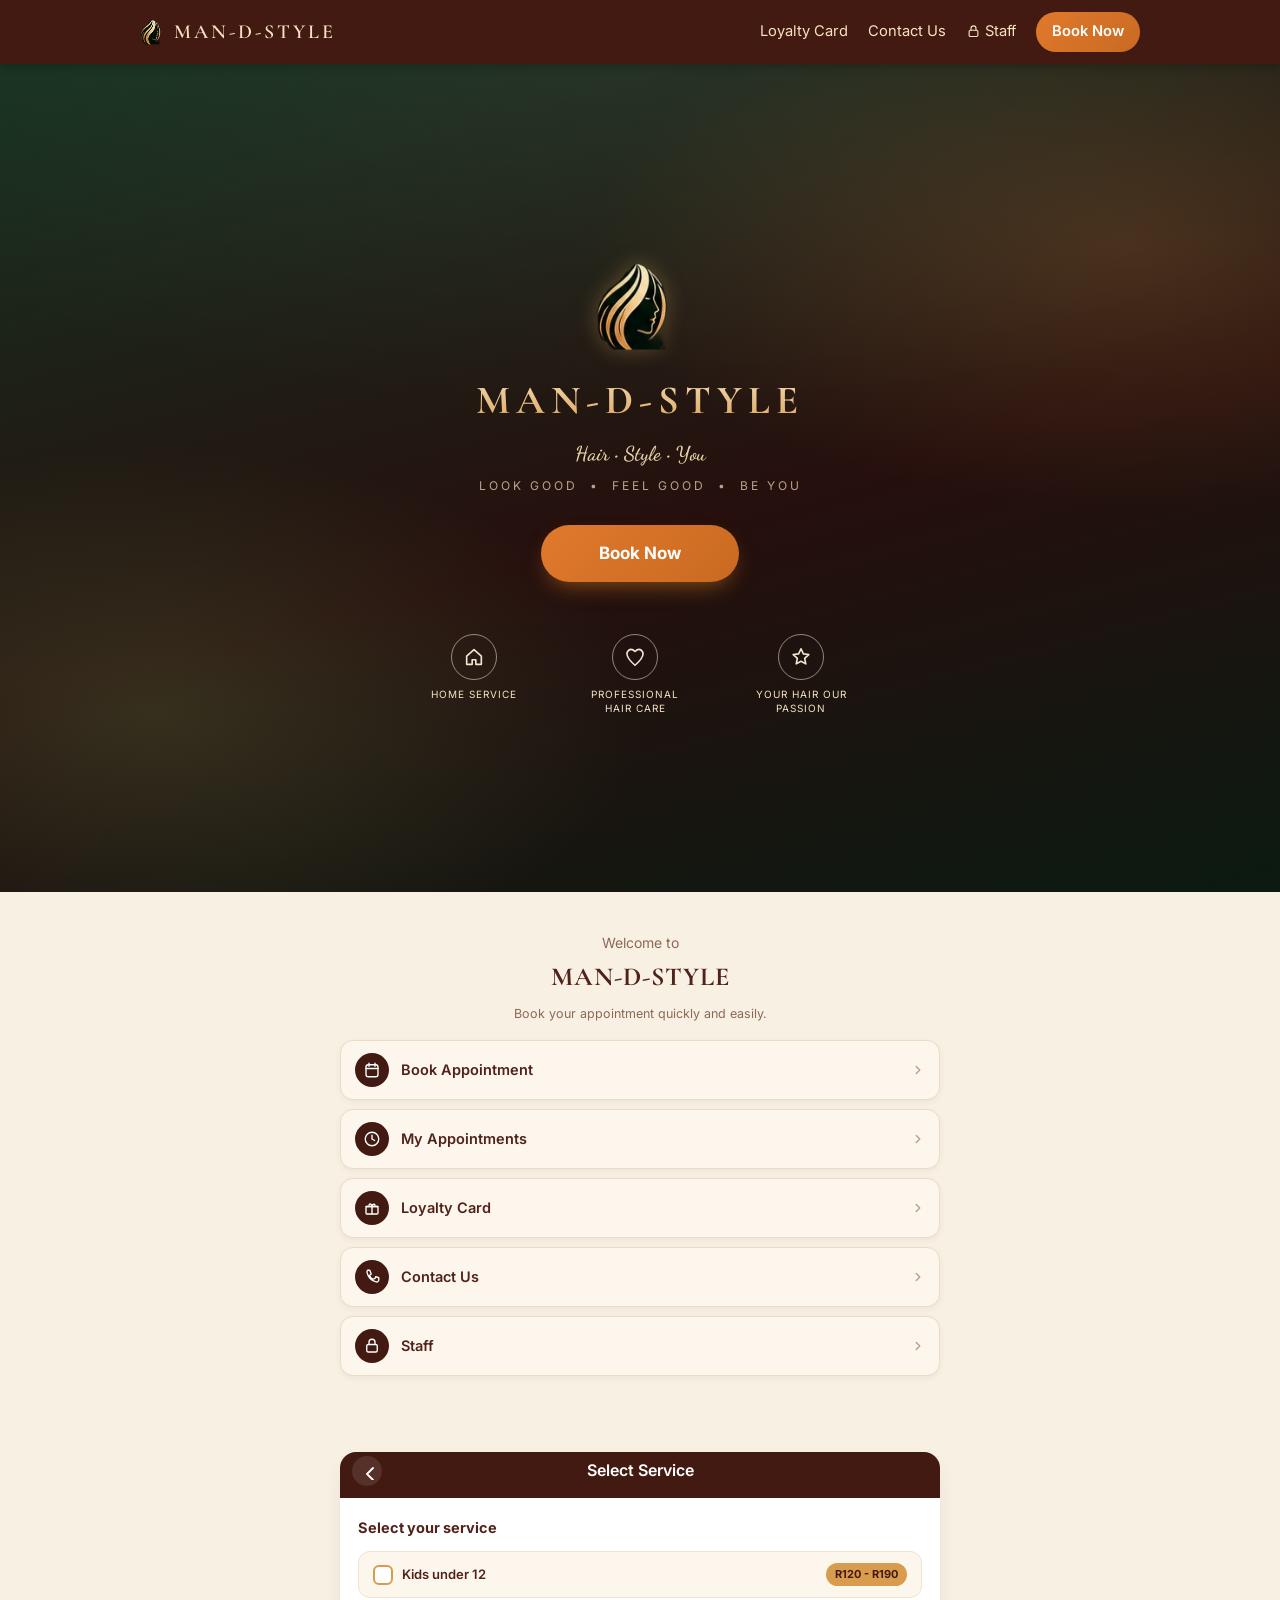
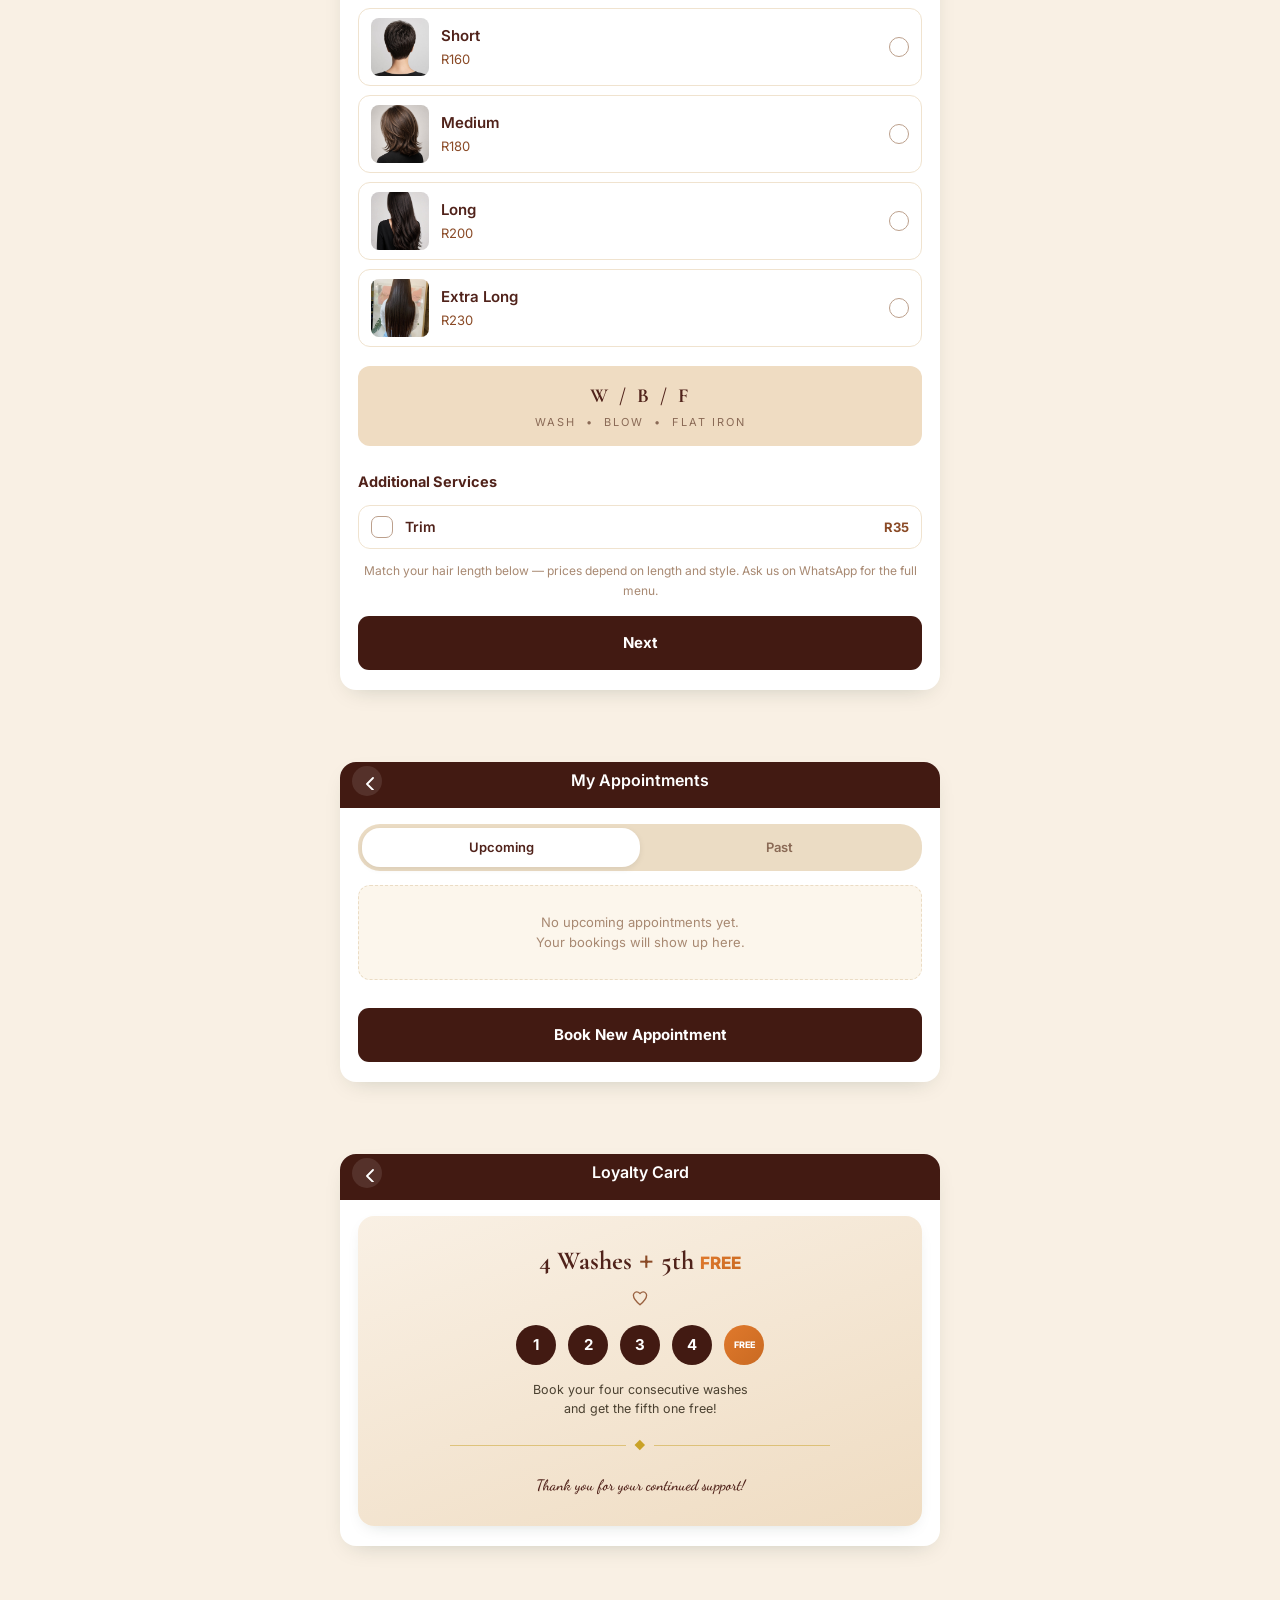
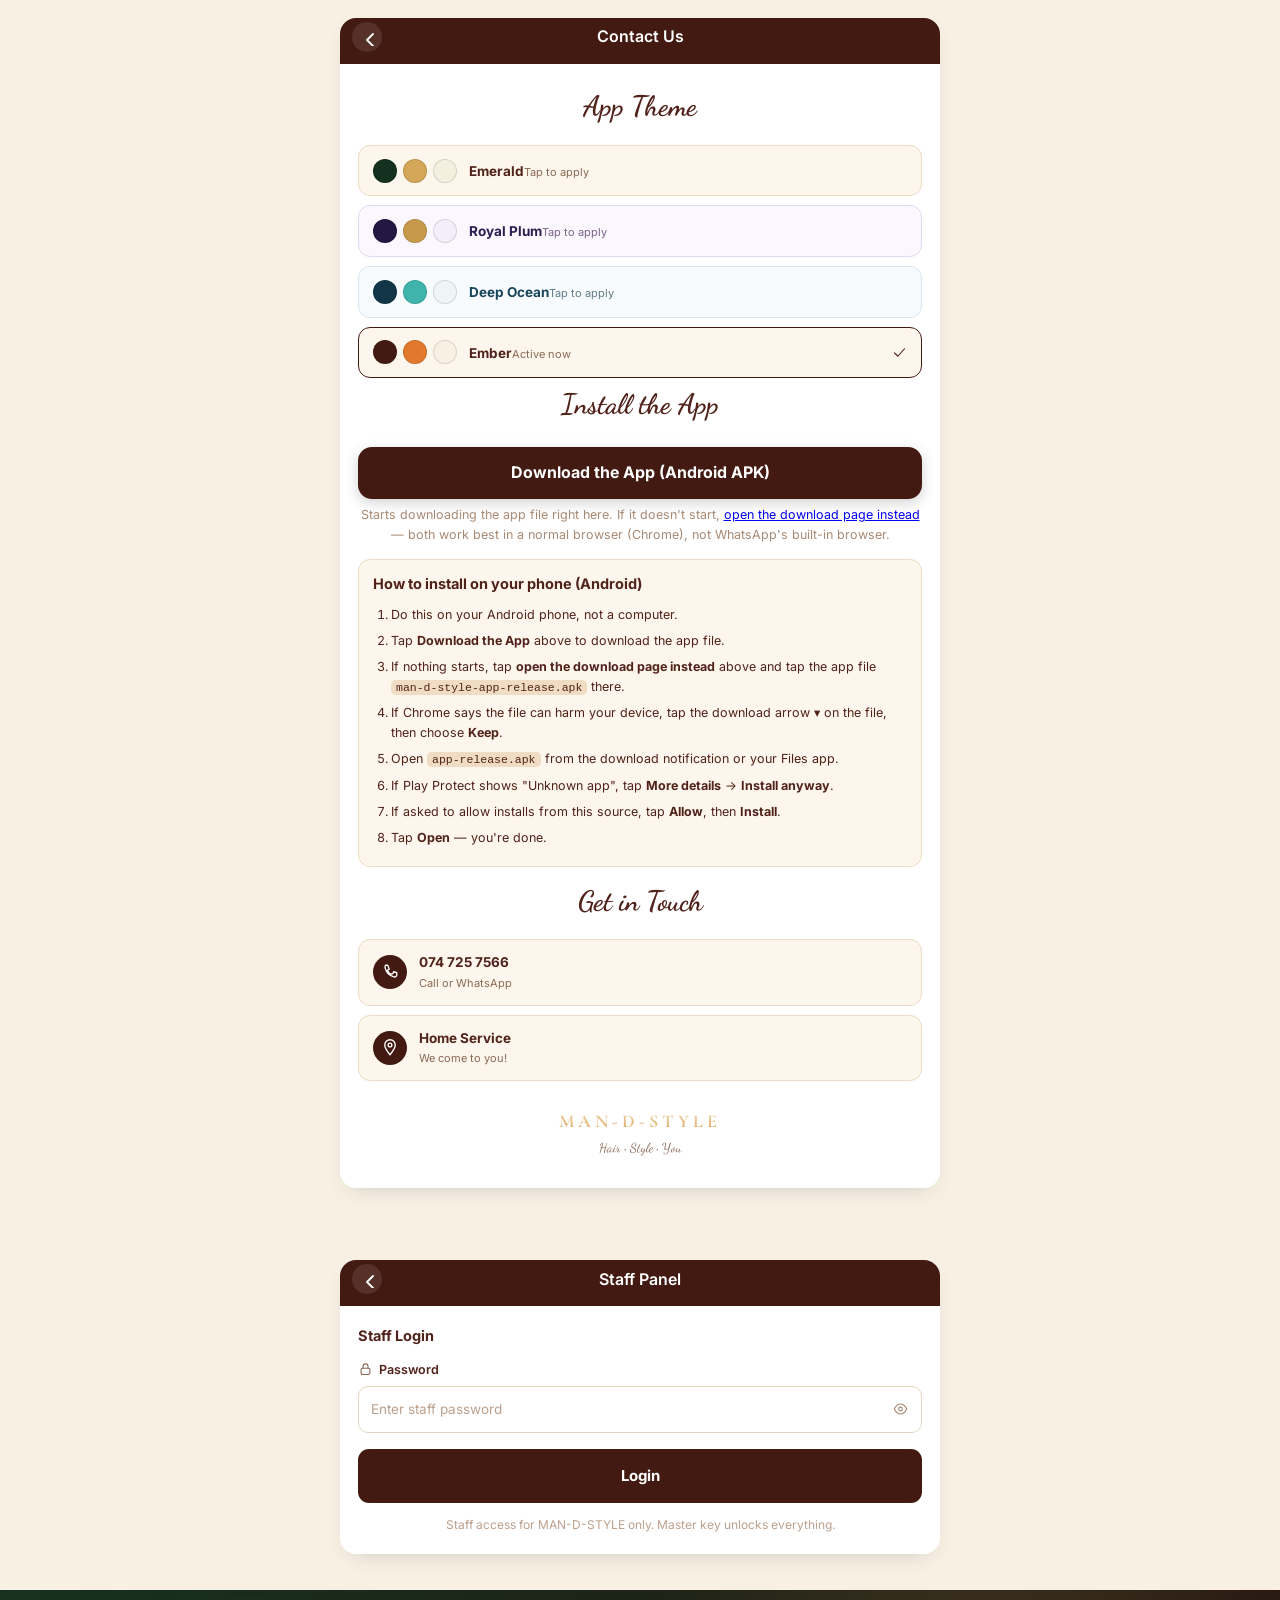
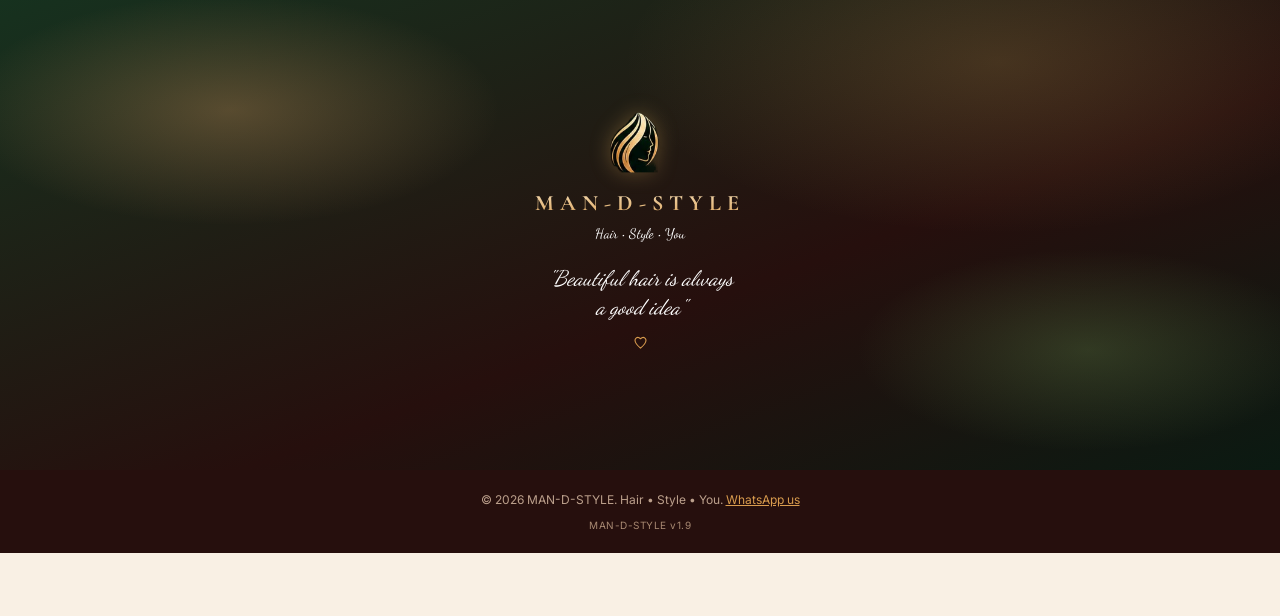
==== commit ac6d701f: "Add Extra Long service (R230 / kids R190) under Long; cache-bust v42, seq 34, apkUrl -> v2.0" ====
--- a/index.html
+++ b/index.html
@@ -9,7 +9,7 @@
   <link rel="preconnect" href="https://fonts.googleapis.com">
   <link rel="preconnect" href="https://fonts.gstatic.com" crossorigin>
   <link href="https://fonts.googleapis.com/css2?family=Cormorant+Garamond:wght@500;600;700&family=Dancing+Script:wght@500;600;700&family=Inter:wght@400;500;600;700;800&display=swap" rel="stylesheet">
-  <link rel="stylesheet" href="style.css?v=38">
+  <link rel="stylesheet" href="style.css?v=42">
   <meta http-equiv="Cache-Control" content="no-cache">
 </head>
 <body>
@@ -189,7 +189,7 @@
                 <span class="kids-box"><svg class="ic sm"><use href="#check"/></svg></span>
                 <span class="kids-label-text">Kids under 12</span>
               </span>
-              <span class="kids-pill">R120 - R160</span>
+              <span class="kids-pill">R120 - R190</span>
             </label>
             <div id="service-list-wiz" class="service-list"></div>
             <div class="section-label add-ons-label">Additional Services</div>
@@ -462,8 +462,8 @@
     </div>
   </footer>
 
-  <script src="config.js?v=38"></script>
-  <script src="script.js?v=38"></script>
-  <script src="admin.js?v=38"></script>
+  <script src="config.js?v=42"></script>
+  <script src="script.js?v=42"></script>
+  <script src="admin.js?v=42"></script>
 </body>
 </html>
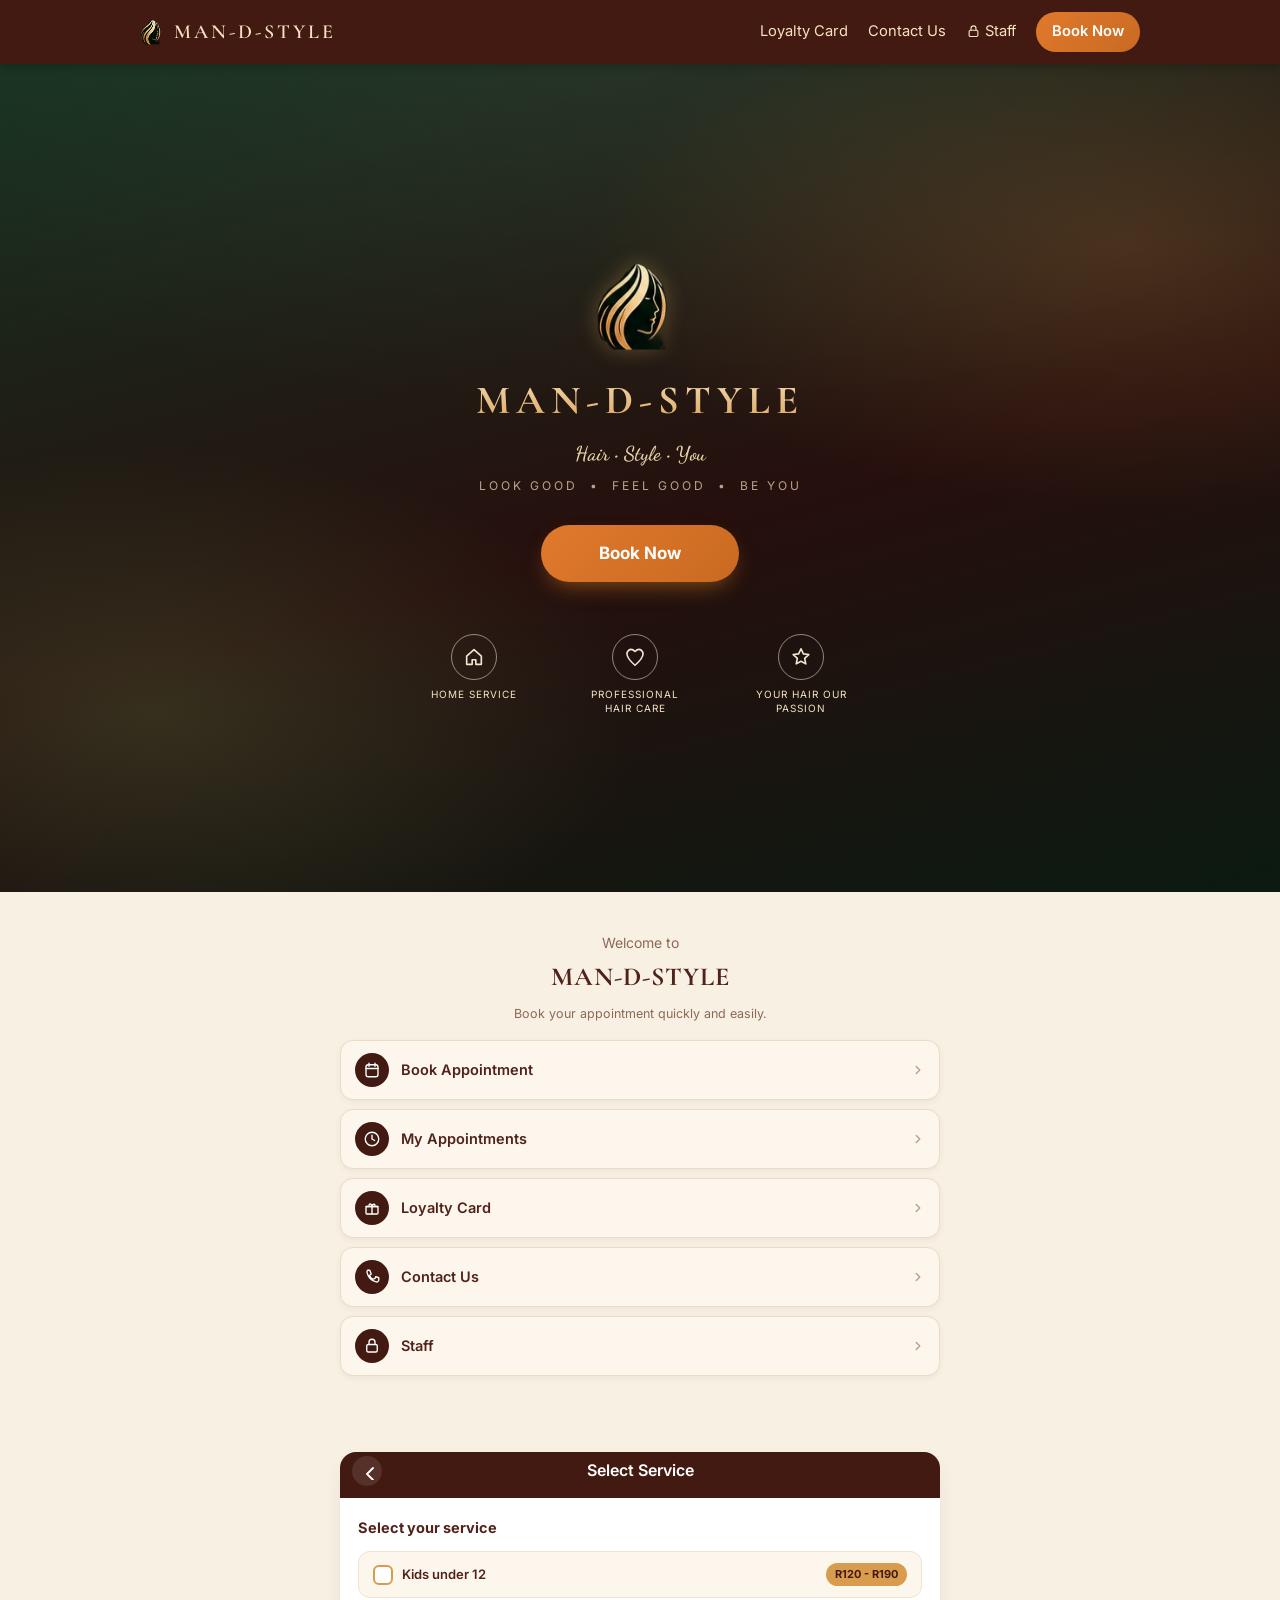
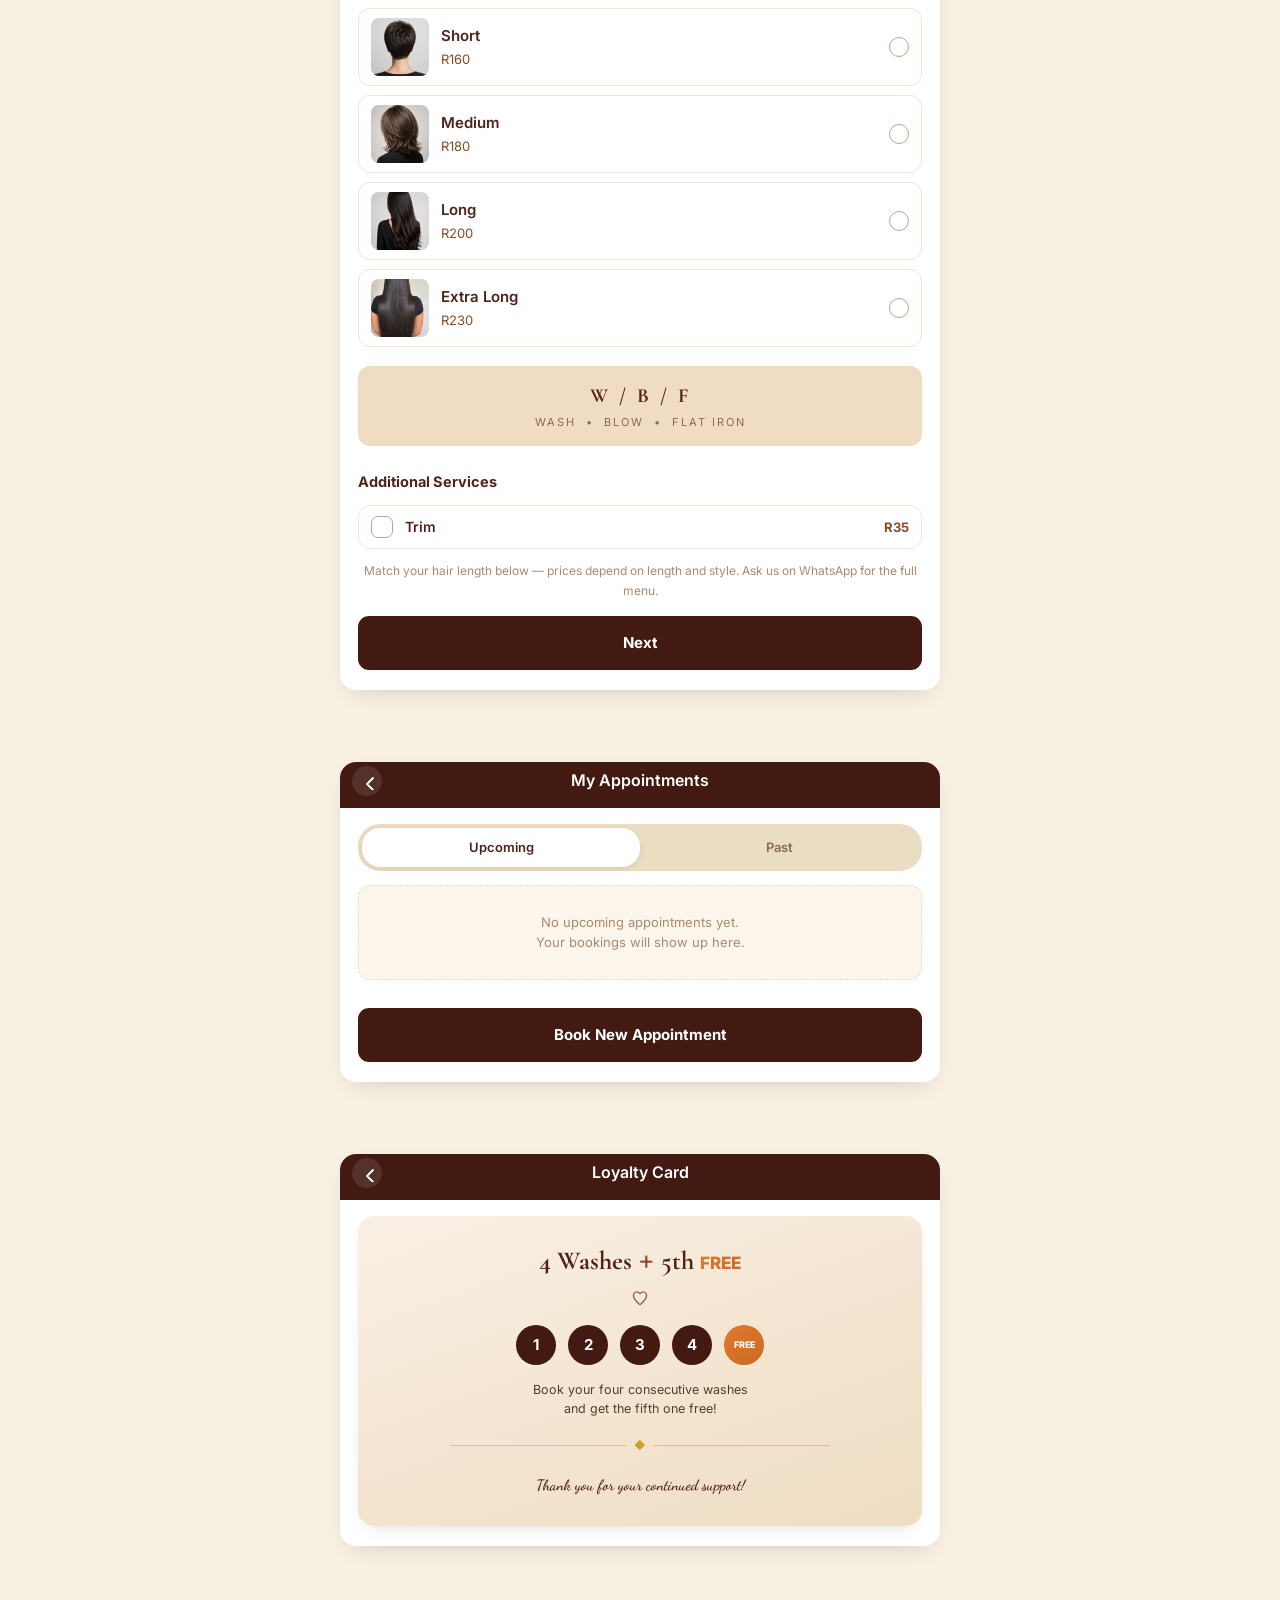
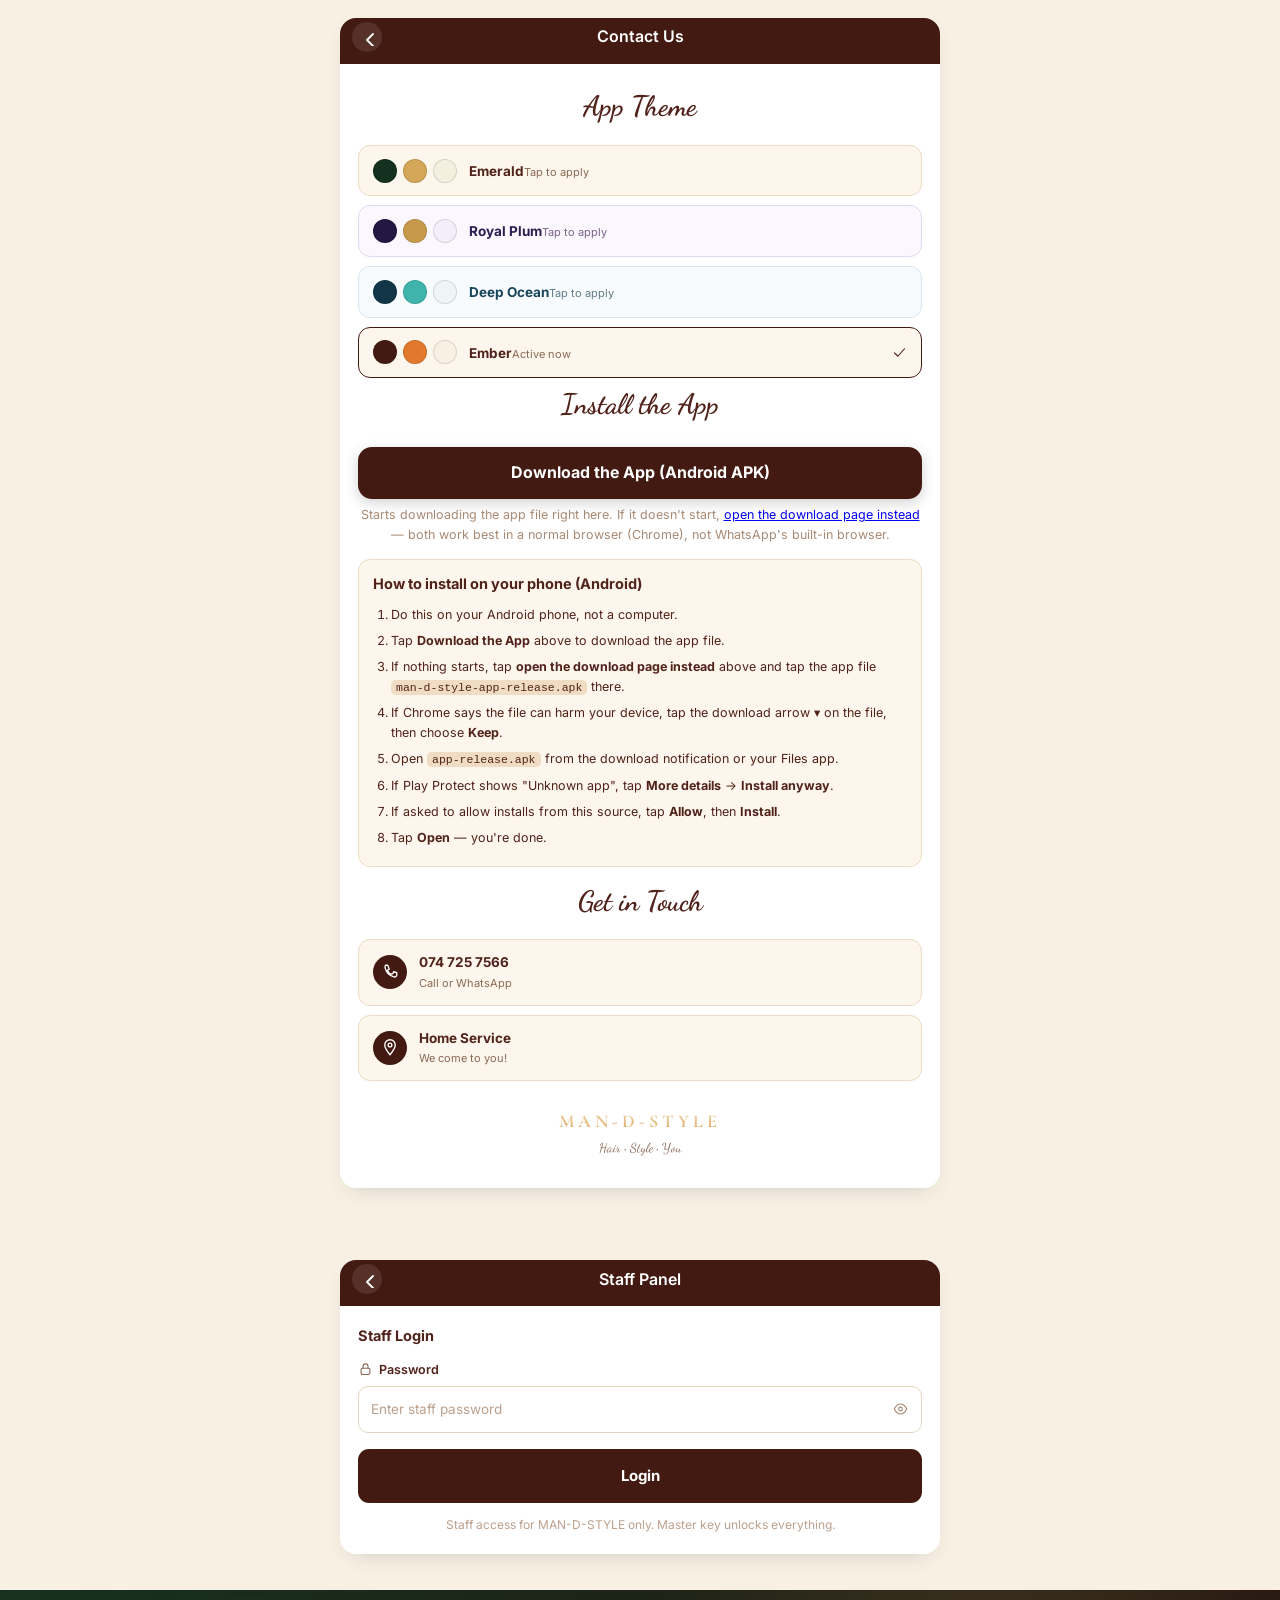
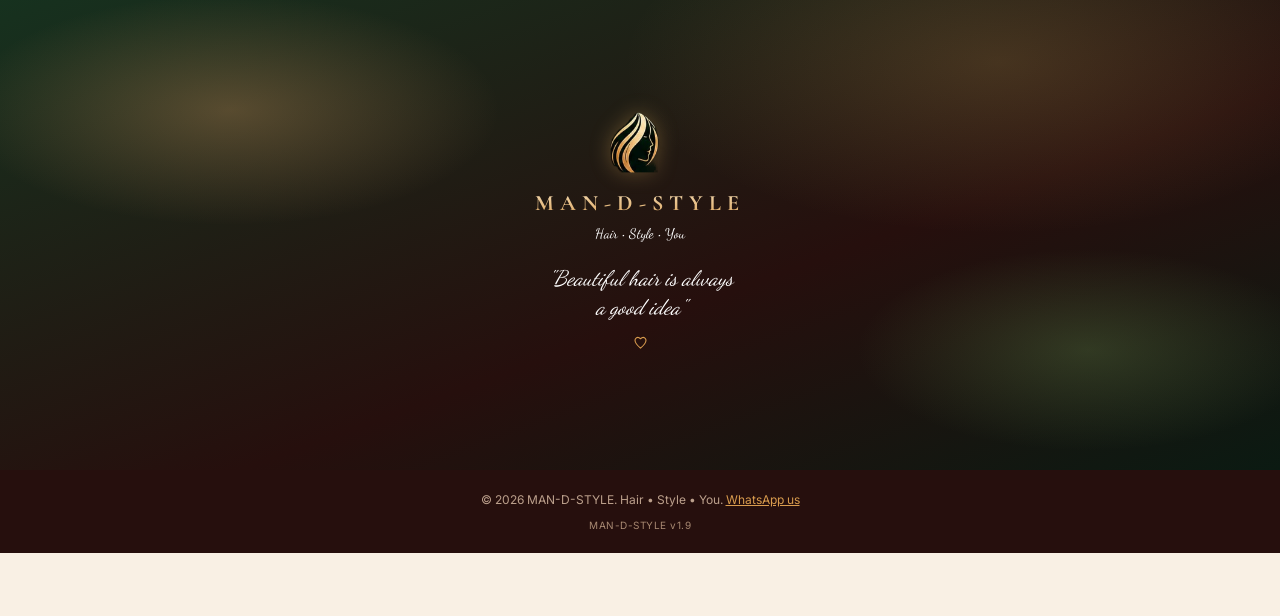
==== commit c607cd89: "Add Extra Long service + correct photo; version.json apkUrl -> GitHub release asset" ====
--- a/index.html
+++ b/index.html
@@ -9,7 +9,7 @@
   <link rel="preconnect" href="https://fonts.googleapis.com">
   <link rel="preconnect" href="https://fonts.gstatic.com" crossorigin>
   <link href="https://fonts.googleapis.com/css2?family=Cormorant+Garamond:wght@500;600;700&family=Dancing+Script:wght@500;600;700&family=Inter:wght@400;500;600;700;800&display=swap" rel="stylesheet">
-  <link rel="stylesheet" href="style.css?v=42">
+  <link rel="stylesheet" href="style.css?v=43">
   <meta http-equiv="Cache-Control" content="no-cache">
 </head>
 <body>
@@ -462,8 +462,8 @@
     </div>
   </footer>
 
-  <script src="config.js?v=42"></script>
-  <script src="script.js?v=42"></script>
-  <script src="admin.js?v=42"></script>
+  <script src="config.js?v=43"></script>
+  <script src="script.js?v=43"></script>
+  <script src="admin.js?v=43"></script>
 </body>
 </html>
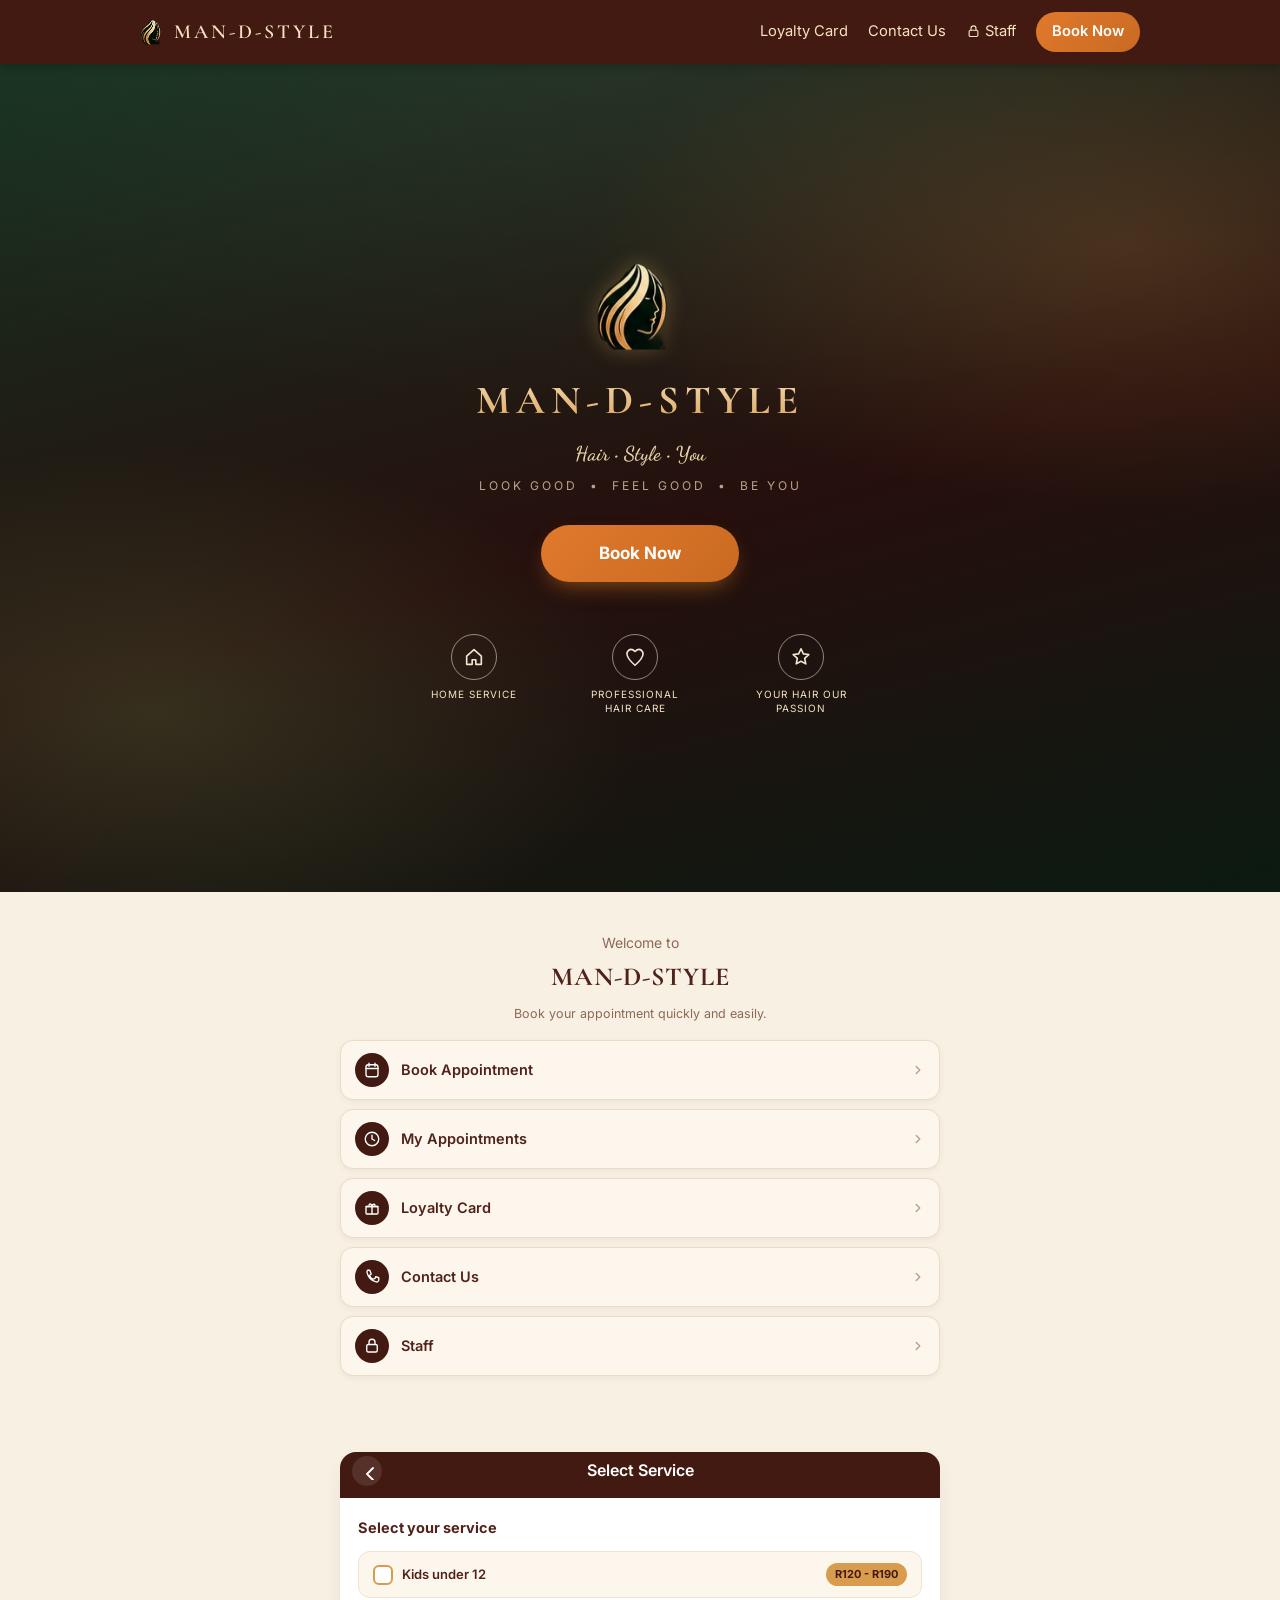
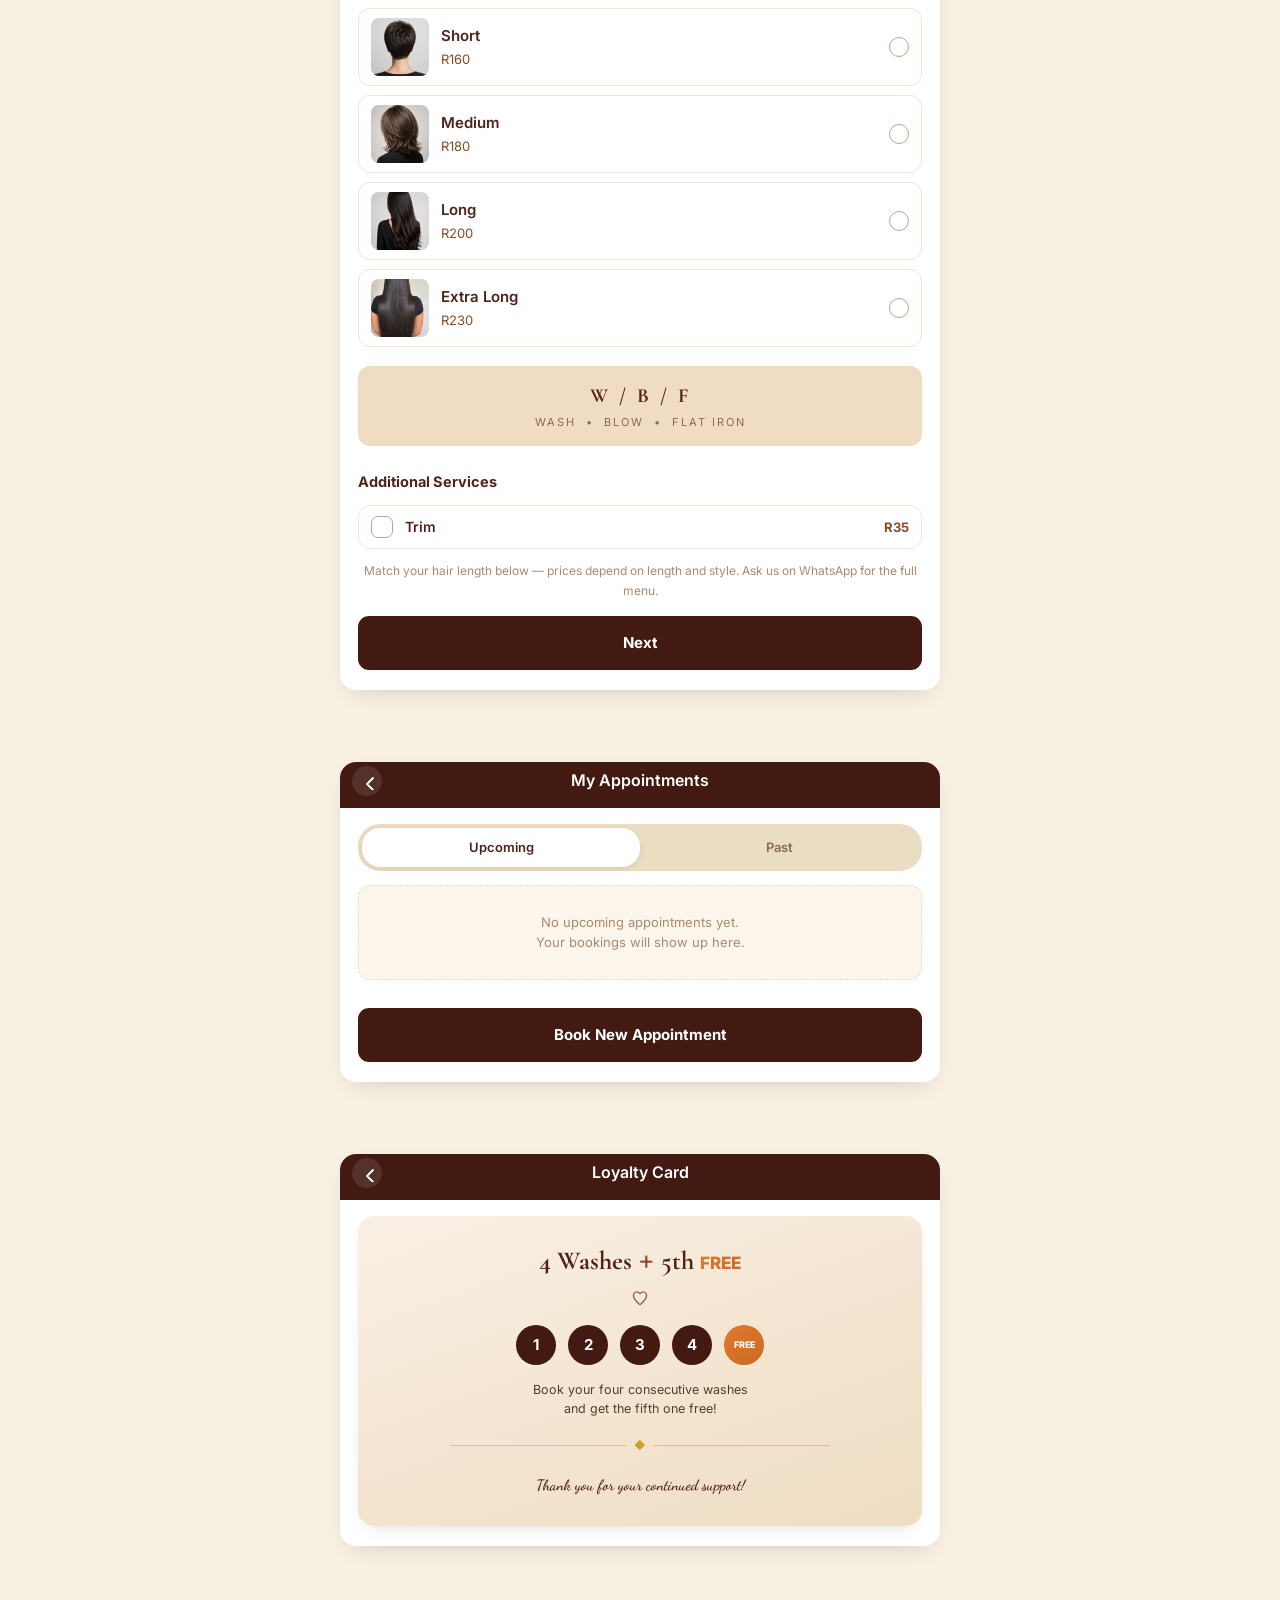
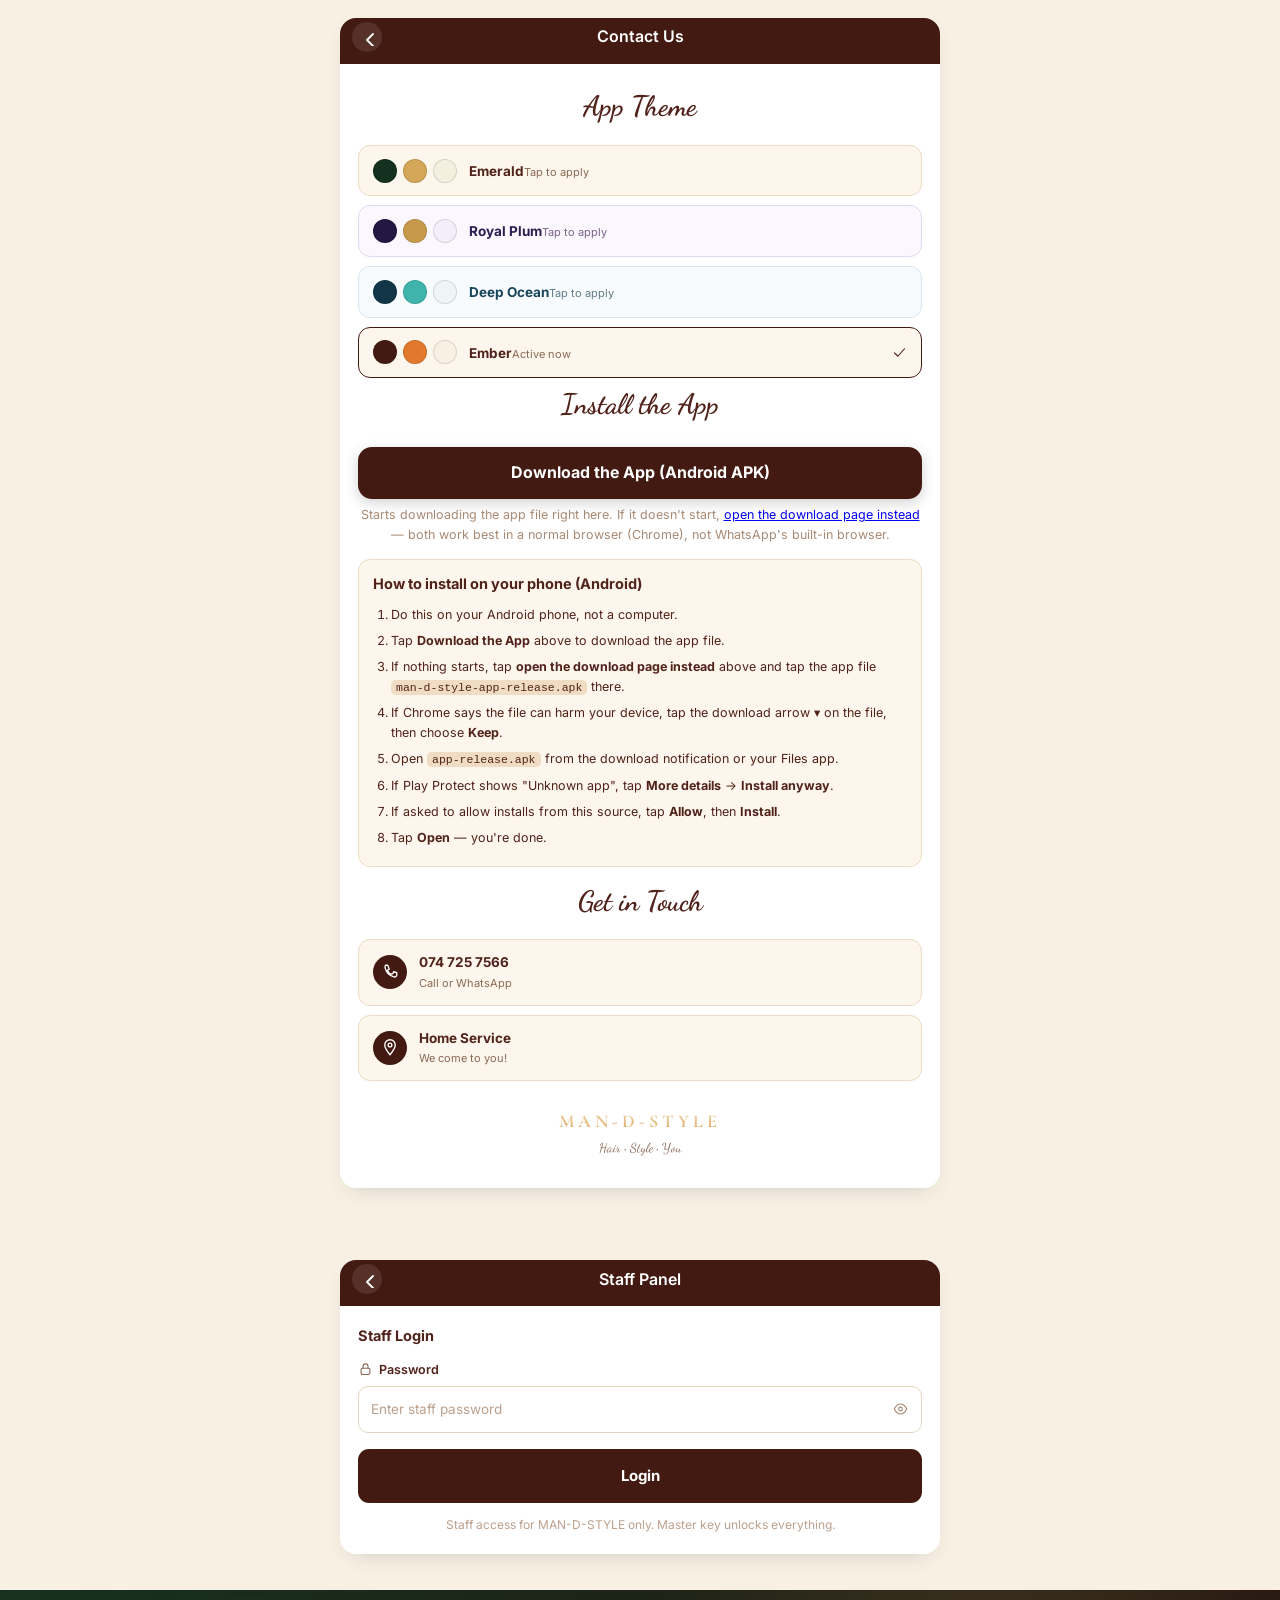
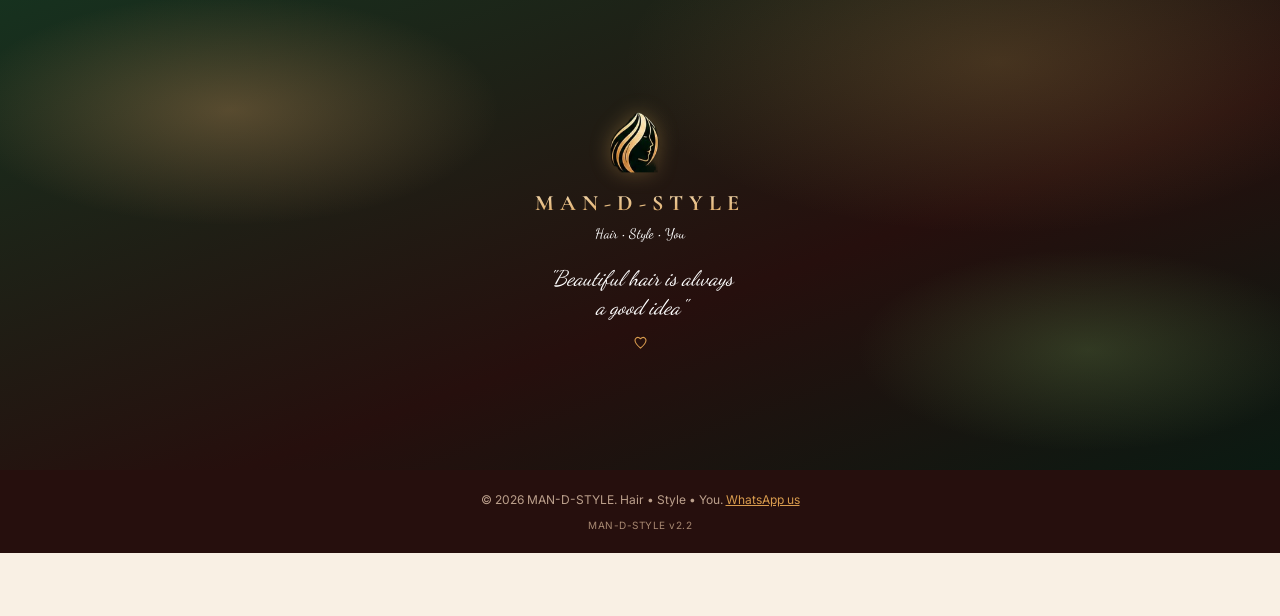
==== commit 3ed4354e: "v2.2: booking gap now 2h before/after (was 3h); cache-bust v44, seq 36, appSeq 27, apkUrl -> v2.2" ====
--- a/index.html
+++ b/index.html
@@ -9,7 +9,7 @@
   <link rel="preconnect" href="https://fonts.googleapis.com">
   <link rel="preconnect" href="https://fonts.gstatic.com" crossorigin>
   <link href="https://fonts.googleapis.com/css2?family=Cormorant+Garamond:wght@500;600;700&family=Dancing+Script:wght@500;600;700&family=Inter:wght@400;500;600;700;800&display=swap" rel="stylesheet">
-  <link rel="stylesheet" href="style.css?v=43">
+  <link rel="stylesheet" href="style.css?v=44">
   <meta http-equiv="Cache-Control" content="no-cache">
 </head>
 <body>
@@ -462,8 +462,8 @@
     </div>
   </footer>
 
-  <script src="config.js?v=43"></script>
-  <script src="script.js?v=43"></script>
-  <script src="admin.js?v=43"></script>
+  <script src="config.js?v=44"></script>
+  <script src="script.js?v=44"></script>
+  <script src="admin.js?v=44"></script>
 </body>
 </html>
